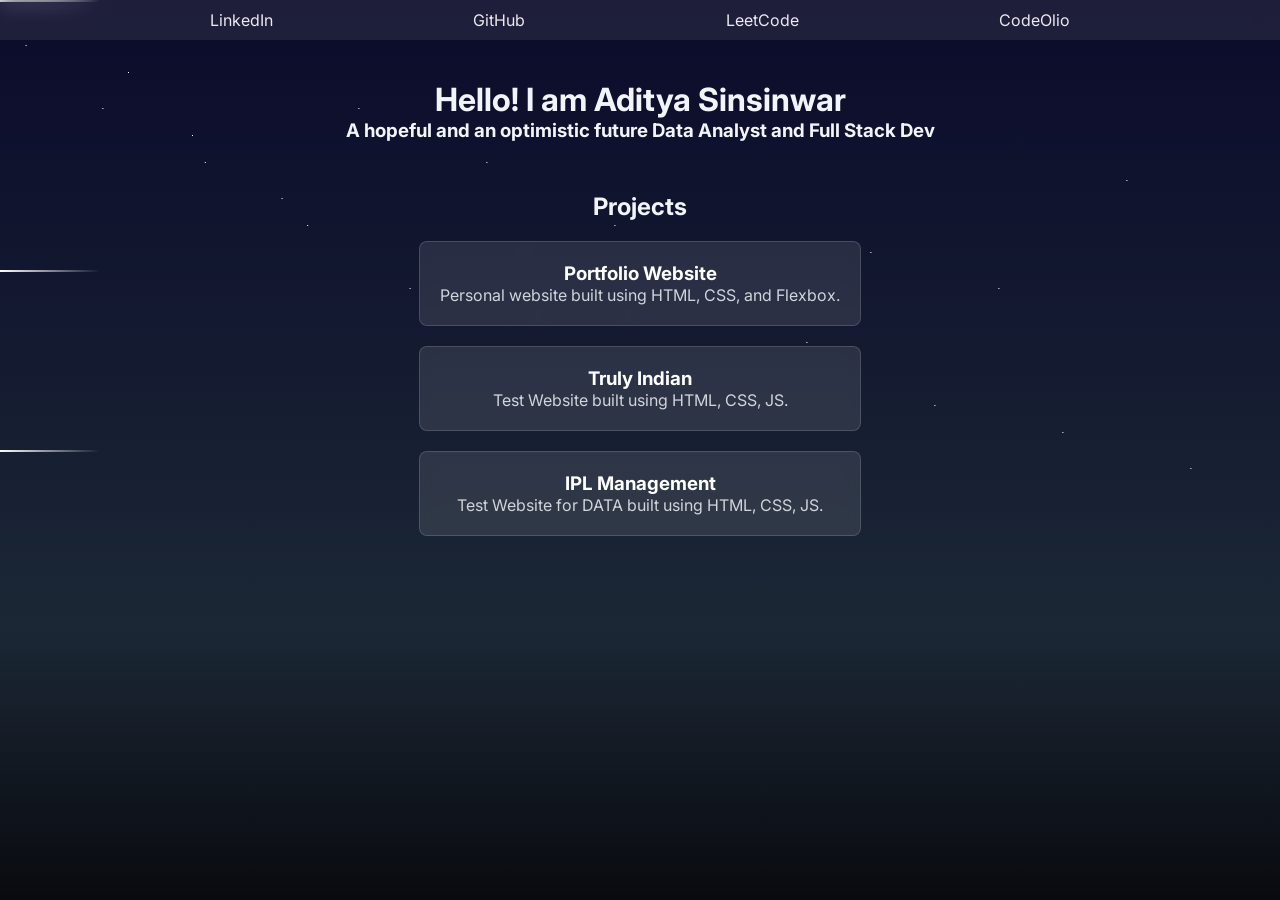
==== index.html @ c2f4fddf "added html and css files" ====
<!DOCTYPE html>
<html lang="en">
  <head>
    <meta charset="UTF-8" />
    <meta name="viewport" content="width=device-width, initial-scale=1.0" />
    <title>Aditya's Portfolio</title>
    <link rel="preconnect" href="https://fonts.googleapis.com" />
    <link rel="preconnect" href="https://fonts.gstatic.com" crossorigin />
    <link
      href="https://fonts.googleapis.com/css2?family=Inter:ital,opsz,wght@0,14..32,100..900;1,14..32,100..900&display=swap"
      rel="stylesheet"
    />
    <link rel="stylesheet" href="style.css" />
  </head>

  <body>
    <div class="stars"></div>
    <div class="shooting-star"></div>
    <div class="shooting-star"></div>
    <div class="shooting-star"></div>
    <div class="shooting-star"></div>
    <div class="shooting-star"></div>
    <nav class="links">
      <a
        href="https://www.linkedin.com/in/aditya-sinsinwar"
        target="_blank"
        rel="noopener noreferrer"
        >LinkedIn</a
      >
      <a
        href="https://github.com/ObiWanKelp"
        target="_blank"
        rel="noopener noreferrer"
        >GitHub</a
      >
      <a
        href="https://leetcode.com/u/obi-wan-kelp/"
        target="_blank"
        rel="noopener noreferrer"
        >LeetCode</a
      >
      <a
        href="https://codolio.com/profile/ObiWanKelp"
        target="_blank"
        rel="noopener noreferrer"
        >CodeOlio</a
      >
    </nav>

    <header class="about">
      <h1>Hello! I am <span class="Name">Aditya Sinsinwar</span></h1>
      <h3>
        A hopeful and an optimistic future Data Analyst and Full Stack Dev
      </h3>
    </header>

    <section class="projects">
      <h2>Projects</h2>

      <div class="proj-list">
        <a
          href="https://github.com/ObiWanKelp"
          target="_blank"
          rel="noopener noreferrer"
          class="proj1"
        >
          <h3>Portfolio Website</h3>
          <p>Personal website built using HTML, CSS, and Flexbox.</p>
        </a>

        <a
          href="https://github.com/ObiWanKelp"
          target="_blank"
          rel="noopener noreferrer"
          class="proj1"
        >
          <h3>Truly Indian</h3>
          <p>Test Website built using HTML, CSS, JS.</p>
        </a>

        <a
          href="https://github.com/ObiWanKelp"
          target="_blank"
          rel="noopener noreferrer"
          class="proj1"
        >
          <h3>IPL Management</h3>
          <p>Test Website for DATA built using HTML, CSS, JS.</p>
        </a>
      </div>
    </section>
  </body>
</html>
---- style.css ----
* {
  margin: 0;
  padding: 0;
  box-sizing: border-box;
}

body {
  min-height: 100vh;
  font-family: "Inter", sans-serif;
  background: linear-gradient(to bottom, #0b0b2b, #1b2735 70%, #090a0f);
  overflow-x: hidden;
}

.stars,
.shooting-star {
  position: fixed;
  top: 0;
  left: 0;
  pointer-events: none;
  z-index: -1;
}

.stars {
  width: 1px;
  height: 1px;
  background: white;
  box-shadow: 2vw 5vh white, 10vw 8vh white, 15vw 15vh white, 22vw 22vh white,
    28vw 12vh white, 32vw 32vh white, 38vw 18vh white, 42vw 35vh white,
    48vw 25vh white, 53vw 42vh white, 58vw 15vh white, 63vw 38vh white,
    68vw 28vh white, 73vw 45vh white, 78vw 32vh white, 83vw 48vh white,
    88vw 20vh white, 93vw 52vh white;
  animation: twinkle 8s infinite linear;
}

.stars::after {
  content: "";
  position: absolute;
  width: 1px;
  height: 1px;
  background: white;
  box-shadow: 8vw 12vh white, 16vw 18vh white, 24vw 25vh white, 33vw 15vh white,
    41vw 28vh white, 49vw 35vh white;
  animation: twinkle 6s infinite linear reverse;
}

.shooting-star {
  width: 100px;
  height: 2px;
  background: linear-gradient(90deg, white, transparent);
  animation: shoot 5s infinite ease-in;
}

.shooting-star:nth-child(2) {
  top: 30%;
  animation-delay: 1s;
}
.shooting-star:nth-child(3) {
  top: 50%;
  animation-delay: 2s;
}

@keyframes twinkle {
  0%,
  100% {
    opacity: 0.8;
  }
  50% {
    opacity: 0.4;
  }
}

@keyframes shoot {
  from {
    transform: translateX(-100px) rotate(25deg);
    opacity: 1;
  }
  to {
    transform: translateX(120vw) translateY(50vh) rotate(25deg);
    opacity: 0;
  }
}

nav,
header,
section {
  position: relative;
  z-index: 1;
}

nav {
  display: flex;
  justify-content: space-evenly;
  background: rgba(255, 255, 255, 0.08);
  backdrop-filter: blur(10px);
  padding: 10px;
  text-decoration: none;
}

.links a {
  color: #eaeaf0;
  text-decoration: none;
  transition: transform 0.25s ease, color 0.25s ease;
}

.links a:hover {
  transform: scale(1.1);
  color: #c7d2fe;
}

.about {
  text-align: center;
  color: antiquewhite;
  margin-top: 40px;
}

.projects {
  text-align: center;
}

.projects h2 {
  margin-top: 50px;
  color: antiquewhite;
}

.proj-list {
  display: flex;
  flex-direction: column;
  gap: 20px;
  padding: 20px;
  width: fit-content;
  margin: 0 auto;
}

.proj1 {
  background: rgba(255, 255, 255, 0.1);
  color: #e6e6e6;
  border: 1px solid rgba(255, 255, 255, 0.15);
  padding: 20px;
  border-radius: 8px;
  transition: transform 0.25s ease, box-shadow 0.25s ease;
  text-decoration: none;
}

.proj1:hover {
  transform: scale(1.08);
  box-shadow: 0 12px 25px rgba(0, 0, 0, 0.15);
}
.proj1 h3 {
  color: #ffffff;
}

.proj1 p {
  color: #d1d5db;
}
.proj1 {
  backdrop-filter: blur(6px);
}

.projects h2,
.about {
  color: #f1f5f9;
}
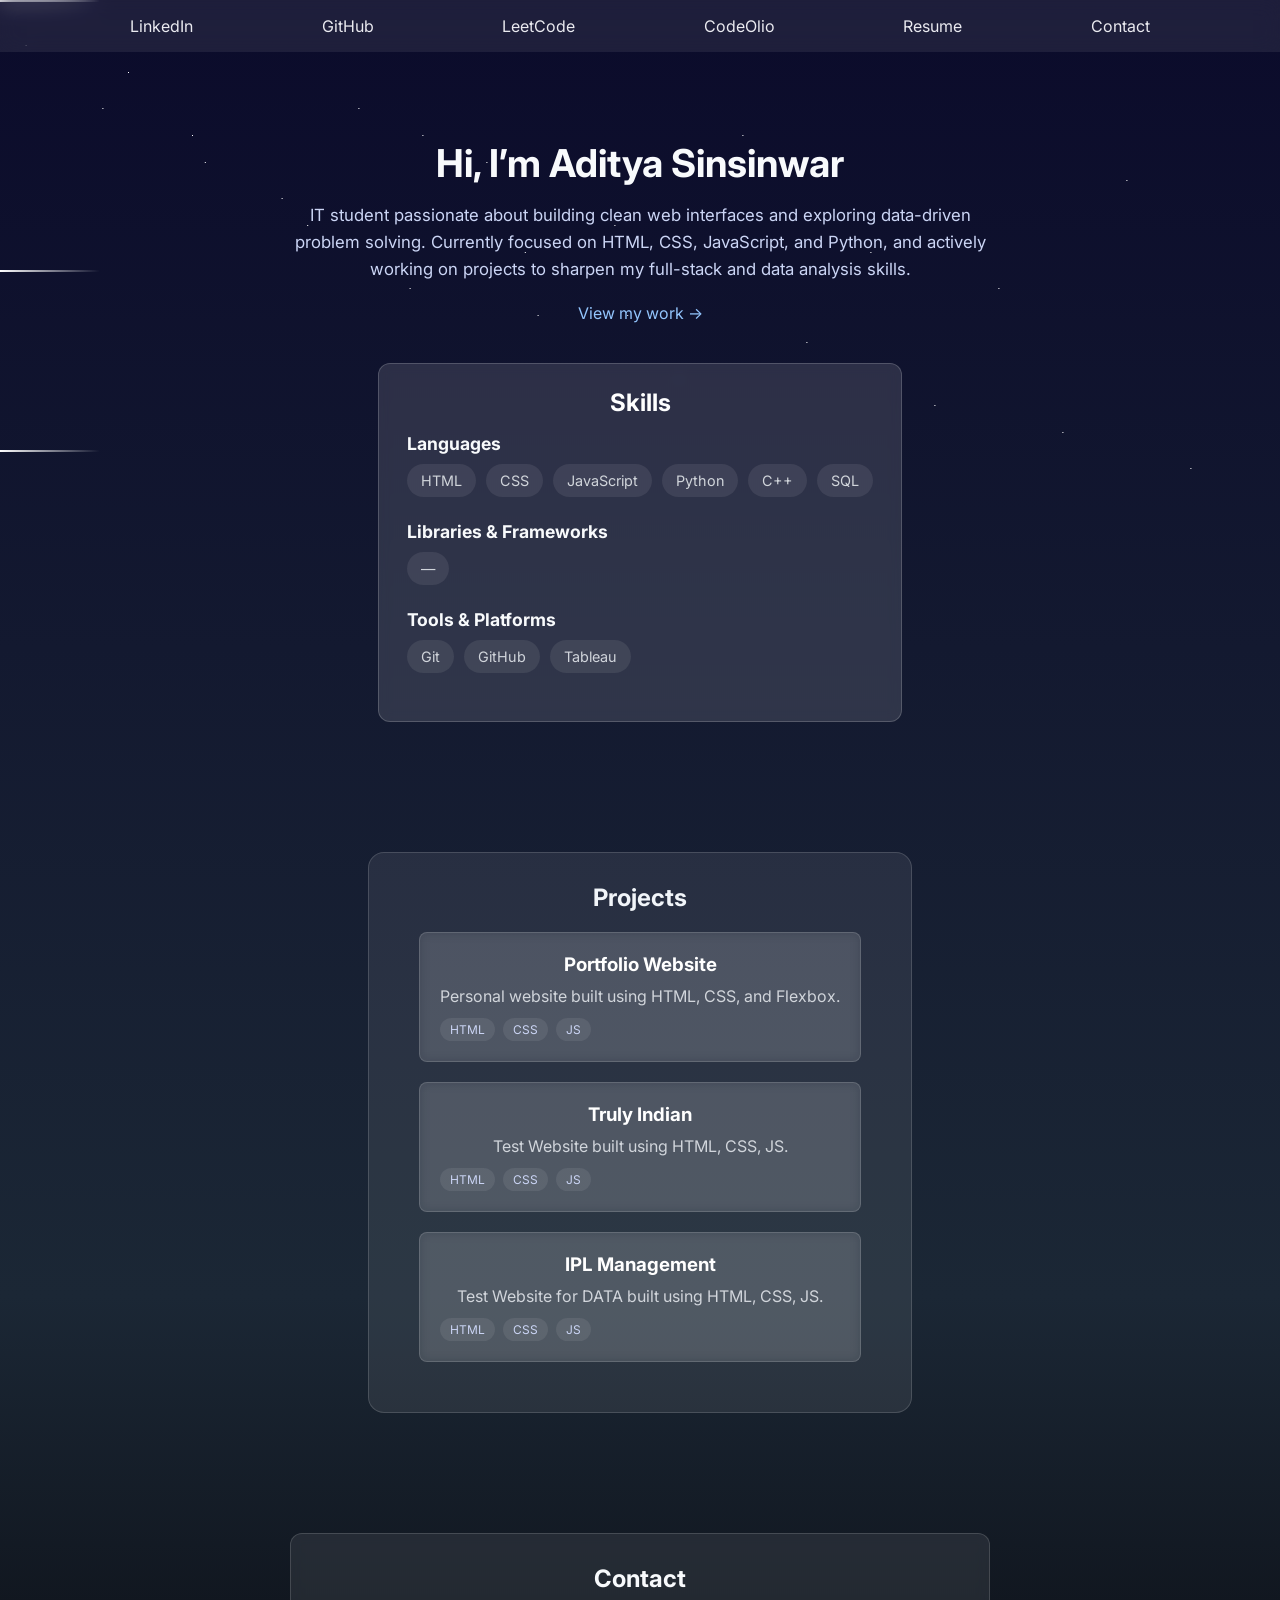
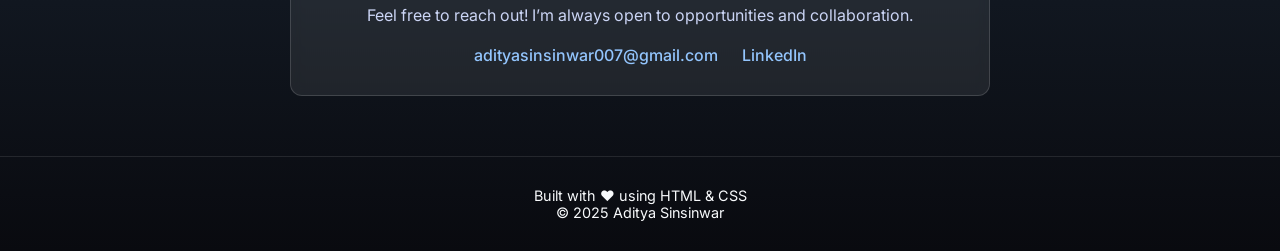
==== commit ea5eb0fb: "added resume and updated html css updated a few more sections and added skills section as well plus " ====
--- a/index.html
+++ b/index.html
@@ -45,49 +45,129 @@
         rel="noopener noreferrer"
         >CodeOlio</a
       >
+      <a href="resume.pdf" target="_blank" class="resume-btn">Resume</a>
+      <a href="#contact">Contact</a>
     </nav>
 
     <header class="about">
-      <h1>Hello! I am <span class="Name">Aditya Sinsinwar</span></h1>
-      <h3>
-        A hopeful and an optimistic future Data Analyst and Full Stack Dev
-      </h3>
+      <h1>Hi, I’m Aditya Sinsinwar</h1>
+      <p>
+        IT student passionate about building clean web interfaces and exploring
+        data-driven problem solving. Currently focused on HTML, CSS, JavaScript,
+        and Python, and actively working on projects to sharpen my full-stack
+        and data analysis skills.
+      </p>
+      <a href="#projects" class="cta">View my work →</a>
     </header>
 
-    <section class="projects">
-      <h2>Projects</h2>
+    <section class="skills">
+      <h2>Skills</h2>
 
-      <div class="proj-list">
+      <div class="skill-group">
+        <h3>Languages</h3>
+        <ul class="skills-list">
+          <li>HTML</li>
+          <li>CSS</li>
+          <li>JavaScript</li>
+          <li>Python</li>
+          <li>C++</li>
+          <li>SQL</li>
+        </ul>
+      </div>
+
+      <div class="skill-group">
+        <h3>Libraries & Frameworks</h3>
+        <ul class="skills-list">
+          <li>—</li>
+        </ul>
+      </div>
+
+      <div class="skill-group">
+        <h3>Tools & Platforms</h3>
+        <ul class="skills-list">
+          <li>Git</li>
+          <li>GitHub</li>
+          <li>Tableau</li>
+        </ul>
+      </div>
+    </section>
+
+    <section id="projects" class="projects">
+      <div class="projects-card">
+        <h2>Projects</h2>
+        <div class="proj-list">
+          <a
+            href="https://obiwankelp.github.io/portfolio/"
+            target="_blank"
+            rel="noopener noreferrer"
+            class="proj1"
+          >
+            <h3>Portfolio Website</h3>
+            <p>Personal website built using HTML, CSS, and Flexbox.</p>
+            <div class="proj-tags">
+              <span>HTML</span>
+              <span>CSS</span>
+              <span>JS</span>
+            </div>
+          </a>
+
+          <a
+            href="https://obiwankelp.github.io/Truly_Indian_1/"
+            target="_blank"
+            rel="noopener noreferrer"
+            class="proj1"
+          >
+            <h3>Truly Indian</h3>
+            <p>Test Website built using HTML, CSS, JS.</p>
+            <div class="proj-tags">
+              <span>HTML</span>
+              <span>CSS</span>
+              <span>JS</span>
+            </div>
+          </a>
+
+          <a
+            href="https://github.com/ObiWanKelp/ipl-stats"
+            target="_blank"
+            rel="noopener noreferrer"
+            class="proj1"
+          >
+            <h3>IPL Management</h3>
+            <p>Test Website for DATA built using HTML, CSS, JS.</p>
+            <div class="proj-tags">
+              <span>HTML</span>
+              <span>CSS</span>
+              <span>JS</span>
+            </div>
+          </a>
+        </div>
+      </div>
+    </section>
+
+    <section id="contact" class="contact">
+      <h2>Contact</h2>
+      <p>
+        Feel free to reach out! I’m always open to opportunities and
+        collaboration.
+      </p>
+
+      <div class="contact-links">
+        <a href="mailto:adityasinsinwar007@gmail.com"
+          >adityasinsinwar007@gmail.com</a
+        >
         <a
-          href="https://github.com/ObiWanKelp"
+          href="https://www.linkedin.com/in/aditya-sinsinwar"
           target="_blank"
           rel="noopener noreferrer"
-          class="proj1"
         >
-          <h3>Portfolio Website</h3>
-          <p>Personal website built using HTML, CSS, and Flexbox.</p>
-        </a>
-
-        <a
-          href="https://github.com/ObiWanKelp"
-          target="_blank"
-          rel="noopener noreferrer"
-          class="proj1"
-        >
-          <h3>Truly Indian</h3>
-          <p>Test Website built using HTML, CSS, JS.</p>
-        </a>
-
-        <a
-          href="https://github.com/ObiWanKelp"
-          target="_blank"
-          rel="noopener noreferrer"
-          class="proj1"
-        >
-          <h3>IPL Management</h3>
-          <p>Test Website for DATA built using HTML, CSS, JS.</p>
+          LinkedIn
         </a>
       </div>
     </section>
+
+    <footer>
+      <p>Built with ❤️ using HTML & CSS</p>
+      <p>© 2025 Aditya Sinsinwar</p>
+    </footer>
   </body>
 </html>
--- a/style.css
+++ b/style.css
@@ -3,11 +3,20 @@
   padding: 0;
   box-sizing: border-box;
 }
+html {
+  scroll-behavior: smooth;
+}
 
 body {
   min-height: 100vh;
   font-family: "Inter", sans-serif;
   background: linear-gradient(to bottom, #0b0b2b, #1b2735 70%, #090a0f);
+  overflow-x: hidden;
+  padding-top: 60px;
+}
+html,
+body {
+  width: 100%;
   overflow-x: hidden;
 }
 
@@ -88,29 +97,84 @@
 }
 
 nav {
+  position: fixed;
+  top: 0;
+  left: 0;
+  width: 100%;
+
   display: flex;
   justify-content: space-evenly;
+  padding: 10px;
+
   background: rgba(255, 255, 255, 0.08);
   backdrop-filter: blur(10px);
-  padding: 10px;
-  text-decoration: none;
+  z-index: 10;
 }
 
 .links a {
   color: #eaeaf0;
   text-decoration: none;
-  transition: transform 0.25s ease, color 0.25s ease;
+  position: relative;
+  padding: 6px 8px;
+}
+
+.links a::after {
+  content: "";
+  position: absolute;
+  left: 0;
+  bottom: -4px;
+  width: 0%;
+  height: 2px;
+  background: #93c5fd;
+  transition: width 0.25s ease;
+}
+
+.links a:hover::after {
+  width: 100%;
 }
 
 .links a:hover {
-  transform: scale(1.1);
   color: #c7d2fe;
 }
 
 .about {
+  max-width: 700px;
+  margin: 80px auto 40px;
   text-align: center;
-  color: antiquewhite;
-  margin-top: 40px;
+  color: #e5e7eb;
+}
+
+.about h1 {
+  font-size: 2.4rem;
+  margin-bottom: 16px;
+  color: #f8fafc;
+}
+
+.about p {
+  font-size: 1.05rem;
+  line-height: 1.6;
+  color: #cbd5f5;
+}
+.cta {
+  display: inline-block;
+  margin-top: 20px;
+  color: #93c5fd;
+  text-decoration: none;
+}
+#projects {
+  scroll-margin-top: 80px;
+}
+
+.projects-card {
+  background: rgba(255, 255, 255, 0.08);
+  border: 1px solid rgba(255, 255, 255, 0.15);
+  backdrop-filter: blur(8px);
+
+  padding: 30px;
+  border-radius: 16px;
+  width: fit-content;
+  max-width: 900px;
+  margin: 30px auto 0;
 }
 
 .projects {
@@ -118,7 +182,6 @@
 }
 
 .projects h2 {
-  margin-top: 50px;
   color: antiquewhite;
 }
 
@@ -150,6 +213,7 @@
 }
 
 .proj1 p {
+  margin-top: 10px;
   color: #d1d5db;
 }
 .proj1 {
@@ -160,3 +224,182 @@
 .about {
   color: #f1f5f9;
 }
+.proj-tags {
+  margin-top: 12px;
+  display: flex;
+  gap: 8px;
+  flex-wrap: wrap;
+}
+
+.proj-tags span {
+  font-size: 0.75rem;
+  padding: 4px 10px;
+  border-radius: 999px;
+  background: rgba(255, 255, 255, 0.08);
+  color: #cbd5f5;
+}
+
+section {
+  max-width: 900px;
+  margin: 0 auto;
+  padding: 40px 20px;
+}
+.skills {
+  background: rgba(255, 255, 255, 0.12);
+  color: #e6e6e6;
+  border: 1px solid rgba(255, 255, 255, 0.18);
+  backdrop-filter: blur(6px);
+
+  padding: 24px 28px;
+  border-radius: 12px;
+
+  width: fit-content;
+  max-width: 90%;
+  margin-top: 40px;
+}
+.skills h2 {
+  text-align: center;
+  margin-bottom: 16px;
+  color: #ffffff;
+}
+
+.skill-group {
+  margin-bottom: 24px;
+}
+
+.skill-group h3 {
+  margin-bottom: 10px;
+  color: #f8fafc;
+  font-size: 1.1rem;
+}
+
+.skills-list {
+  display: flex;
+  flex-wrap: wrap;
+  gap: 10px;
+  list-style: none;
+}
+
+.skills-list li {
+  background: rgba(255, 255, 255, 0.08);
+  padding: 8px 14px;
+  border-radius: 999px;
+  font-size: 0.9rem;
+  color: #d1d5db;
+}
+footer {
+  border-top: 1px solid rgba(255, 255, 255, 0.1);
+  margin-top: 60px;
+
+  text-align: center;
+  padding: 30px 0;
+  color: #f8fafc;
+  font-size: 0.9rem;
+}
+.contact {
+  text-align: center;
+  max-width: 700px;
+  margin: 80px auto 40px;
+  padding: 30px 20px;
+
+  background: rgba(255, 255, 255, 0.08);
+  border: 1px solid rgba(255, 255, 255, 0.15);
+  border-radius: 12px;
+  backdrop-filter: blur(6px);
+
+  color: #e5e7eb;
+}
+
+.contact h2 {
+  margin-bottom: 12px;
+  color: #f8fafc;
+}
+
+.contact p {
+  margin-bottom: 20px;
+  color: #cbd5f5;
+}
+
+.contact-links {
+  display: flex;
+  justify-content: center;
+  gap: 24px;
+  flex-wrap: wrap;
+}
+
+.contact-links a {
+  color: #93c5fd;
+  text-decoration: none;
+  font-weight: 500;
+  transition: color 0.25s ease, transform 0.25s ease;
+}
+
+.contact-links a:hover {
+  color: #c7d2fe;
+  transform: translateY(-2px);
+}
+section {
+  animation: fadeUp 0.6s ease both;
+}
+
+@keyframes fadeUp {
+  from {
+    opacity: 0;
+    transform: translateY(12px);
+  }
+  to {
+    opacity: 1;
+    transform: translateY(0);
+  }
+}
+a:focus-visible {
+  outline: 2px solid #38bdf8;
+  outline-offset: 4px;
+}
+section + section {
+  margin-top: 60px;
+}
+
+@media (max-width: 600px) {
+  section {
+    padding-left: 16px;
+    padding-right: 16px;
+  }
+
+  nav {
+    justify-content: center;
+    flex-wrap: wrap;
+    gap: 8px;
+  }
+
+  .links a {
+    padding: 6px 10px;
+    font-size: 0.9rem;
+    white-space: nowrap;
+  }
+
+  .about {
+    margin-top: 60px;
+  }
+
+  .proj-list {
+    gap: 16px;
+    padding: 10px 0;
+  }
+
+  .proj1:hover {
+    transform: none;
+    box-shadow: 0 10px 20px rgba(0, 0, 0, 0.2);
+  }
+
+  .projects-card,
+  .proj-list,
+  .skills,
+  .contact {
+    width: auto;
+    max-width: 100%;
+  }
+  .shooting-star {
+    display: none;
+  }
+}
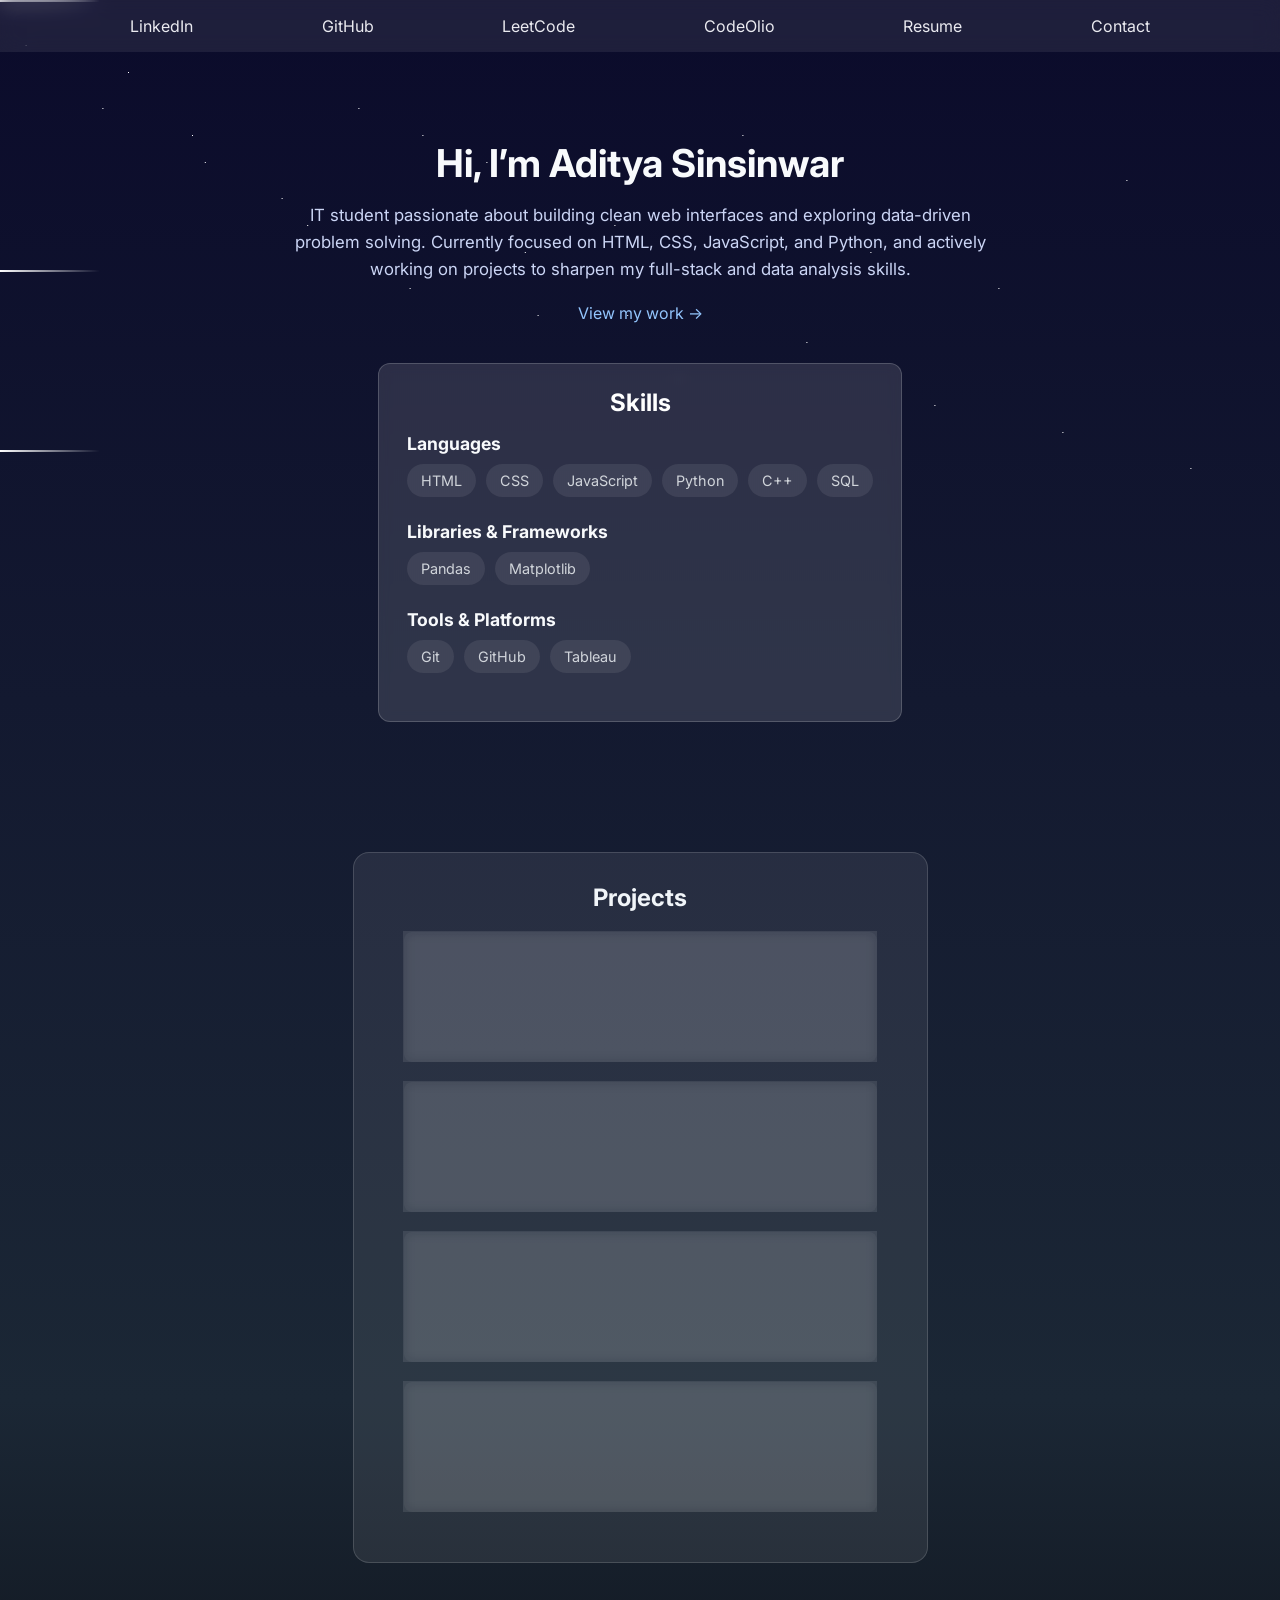
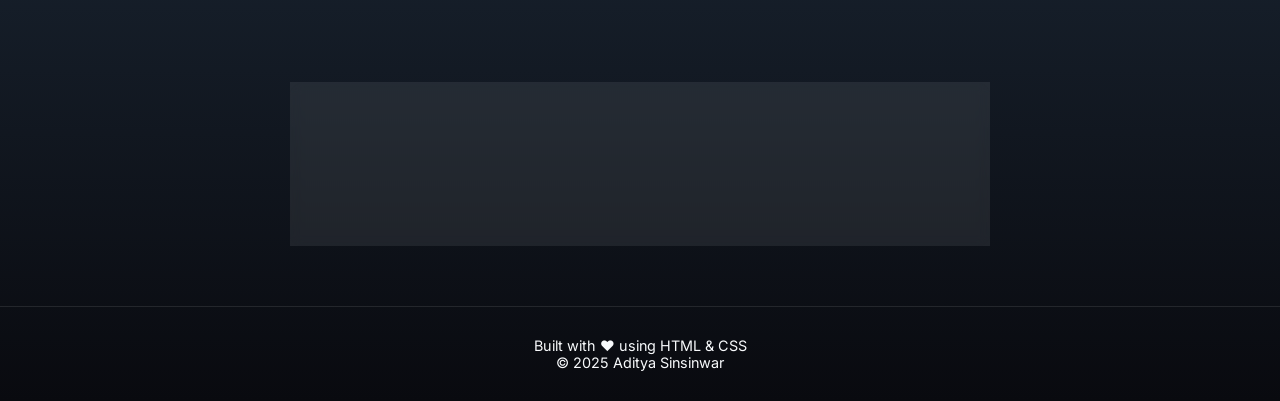
==== commit 2ee559f1: "Add Pandas and Matplotlib to skills list" ====
--- a/index.html
+++ b/index.html
@@ -78,7 +78,8 @@
       <div class="skill-group">
         <h3>Libraries & Frameworks</h3>
         <ul class="skills-list">
-          <li>—</li>
+          <li>Pandas</li>
+          <li>Matplotlib</li>
         </ul>
       </div>
 
@@ -133,11 +134,26 @@
             class="proj1"
           >
             <h3>IPL Management</h3>
-            <p>Test Website for DATA built using HTML, CSS, JS.</p>
+            <p>Test Website for DBMS built using HTML, CSS, JS.</p>
             <div class="proj-tags">
               <span>HTML</span>
               <span>CSS</span>
               <span>JS</span>
+            </div>
+          </a>
+
+          <a
+            href="https://github.com/ObiWanKelp/CafeSales1"
+            target="_blank"
+            rel="noopener noreferrer"
+            class="proj1"
+          >
+            <h3>CafeSales Analysis</h3>
+            <p>Cleaned and analysed a 10k entries dataset on Cafe Sales.</p>
+            <div class="proj-tags">
+              <span>Python</span>
+              <span>Pandas</span>
+              <span>Matplotlib</span>
             </div>
           </a>
         </div>
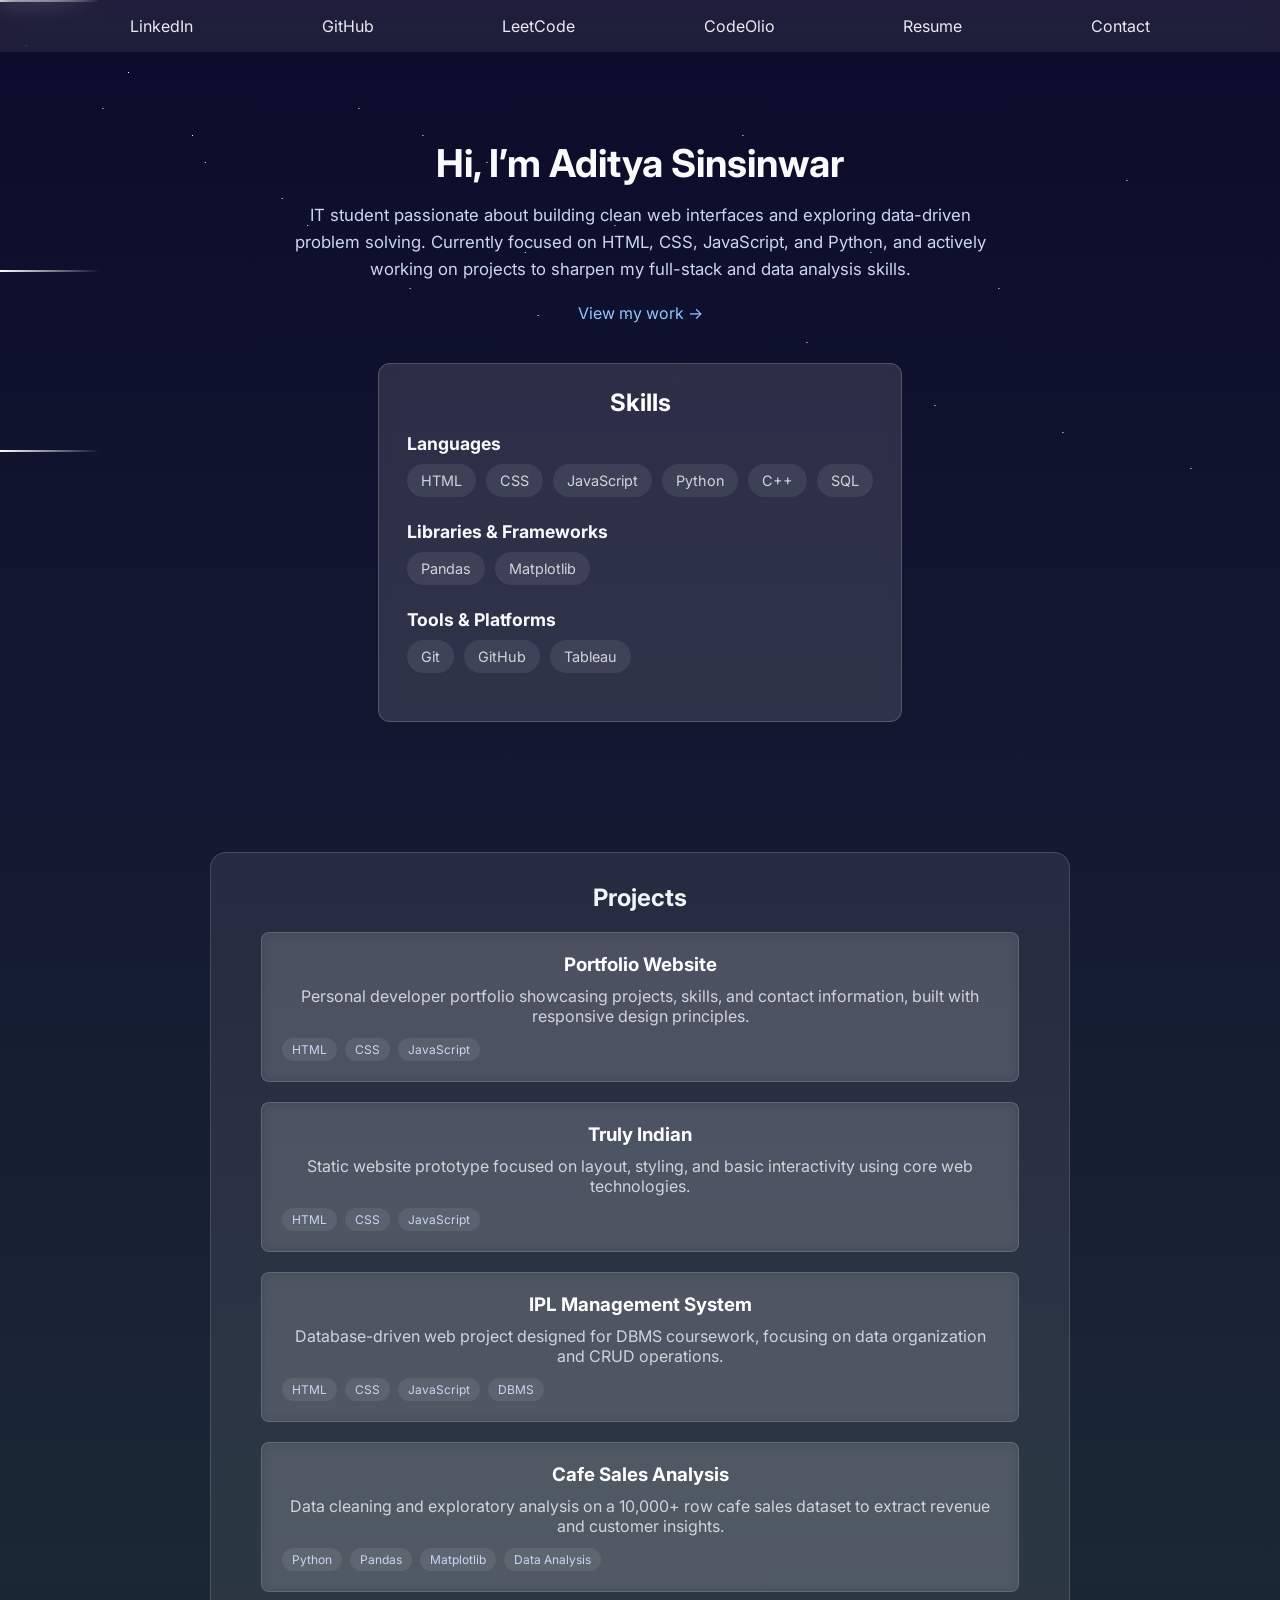
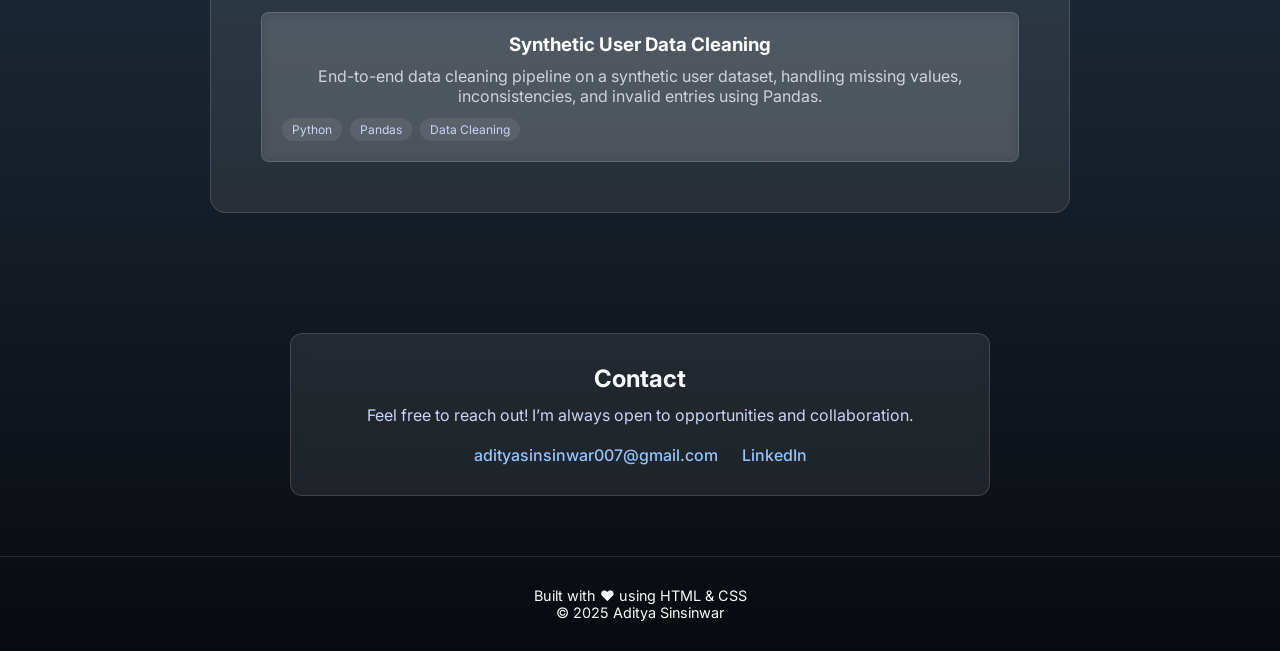
==== commit 9aa376a9: "Revise project listings in portfolio section Updated project descriptions and added new projects to " ====
--- a/index.html
+++ b/index.html
@@ -93,69 +93,105 @@
       </div>
     </section>
 
-    <section id="projects" class="projects">
-      <div class="projects-card">
-        <h2>Projects</h2>
-        <div class="proj-list">
-          <a
-            href="https://obiwankelp.github.io/portfolio/"
-            target="_blank"
-            rel="noopener noreferrer"
-            class="proj1"
-          >
-            <h3>Portfolio Website</h3>
-            <p>Personal website built using HTML, CSS, and Flexbox.</p>
-            <div class="proj-tags">
-              <span>HTML</span>
-              <span>CSS</span>
-              <span>JS</span>
-            </div>
-          </a>
-
-          <a
-            href="https://obiwankelp.github.io/Truly_Indian_1/"
-            target="_blank"
-            rel="noopener noreferrer"
-            class="proj1"
-          >
-            <h3>Truly Indian</h3>
-            <p>Test Website built using HTML, CSS, JS.</p>
-            <div class="proj-tags">
-              <span>HTML</span>
-              <span>CSS</span>
-              <span>JS</span>
-            </div>
-          </a>
-
-          <a
-            href="https://github.com/ObiWanKelp/ipl-stats"
-            target="_blank"
-            rel="noopener noreferrer"
-            class="proj1"
-          >
-            <h3>IPL Management</h3>
-            <p>Test Website for DBMS built using HTML, CSS, JS.</p>
-            <div class="proj-tags">
-              <span>HTML</span>
-              <span>CSS</span>
-              <span>JS</span>
-            </div>
-          </a>
-
-          <a
-            href="https://github.com/ObiWanKelp/CafeSales1"
-            target="_blank"
-            rel="noopener noreferrer"
-            class="proj1"
-          >
-            <h3>CafeSales Analysis</h3>
-            <p>Cleaned and analysed a 10k entries dataset on Cafe Sales.</p>
-            <div class="proj-tags">
-              <span>Python</span>
-              <span>Pandas</span>
-              <span>Matplotlib</span>
-            </div>
-          </a>
+<section id="projects" class="projects">
+  <div class="projects-card">
+    <h2>Projects</h2>
+    <div class="proj-list">
+      <a
+        href="https://obiwankelp.github.io/portfolio/"
+        target="_blank"
+        rel="noopener noreferrer"
+        class="proj1"
+      >
+        <h3>Portfolio Website</h3>
+        <p>
+          Personal developer portfolio showcasing projects, skills, and contact
+          information, built with responsive design principles.
+        </p>
+        <div class="proj-tags">
+          <span>HTML</span>
+          <span>CSS</span>
+          <span>JavaScript</span>
+        </div>
+      </a>
+
+      <a
+        href="https://obiwankelp.github.io/Truly_Indian_1/"
+        target="_blank"
+        rel="noopener noreferrer"
+        class="proj1"
+      >
+        <h3>Truly Indian</h3>
+        <p>
+          Static website prototype focused on layout, styling, and basic
+          interactivity using core web technologies.
+        </p>
+        <div class="proj-tags">
+          <span>HTML</span>
+          <span>CSS</span>
+          <span>JavaScript</span>
+        </div>
+      </a>
+
+      <a
+        href="https://github.com/ObiWanKelp/ipl-stats"
+        target="_blank"
+        rel="noopener noreferrer"
+        class="proj1"
+      >
+        <h3>IPL Management System</h3>
+        <p>
+          Database-driven web project designed for DBMS coursework, focusing on
+          data organization and CRUD operations.
+        </p>
+        <div class="proj-tags">
+          <span>HTML</span>
+          <span>CSS</span>
+          <span>JavaScript</span>
+          <span>DBMS</span>
+        </div>
+      </a>
+
+      <a
+        href="https://github.com/ObiWanKelp/CafeSales1"
+        target="_blank"
+        rel="noopener noreferrer"
+        class="proj1"
+      >
+        <h3>Cafe Sales Analysis</h3>
+        <p>
+          Data cleaning and exploratory analysis on a 10,000+ row cafe sales
+          dataset to extract revenue and customer insights.
+        </p>
+        <div class="proj-tags">
+          <span>Python</span>
+          <span>Pandas</span>
+          <span>Matplotlib</span>
+          <span>Data Analysis</span>
+        </div>
+      </a>
+
+      <a
+        href="https://github.com/ObiWanKelp/Syntetic-Data-Analysis"
+        target="_blank"
+        rel="noopener noreferrer"
+        class="proj1"
+      >
+        <h3>Synthetic User Data Cleaning</h3>
+        <p>
+          End-to-end data cleaning pipeline on a synthetic user dataset, handling
+          missing values, inconsistencies, and invalid entries using Pandas.
+        </p>
+        <div class="proj-tags">
+          <span>Python</span>
+          <span>Pandas</span>
+          <span>Data Cleaning</span>
+        </div>
+      </a>
+    </div>
+  </div>
+</section>
+
         </div>
       </div>
     </section>
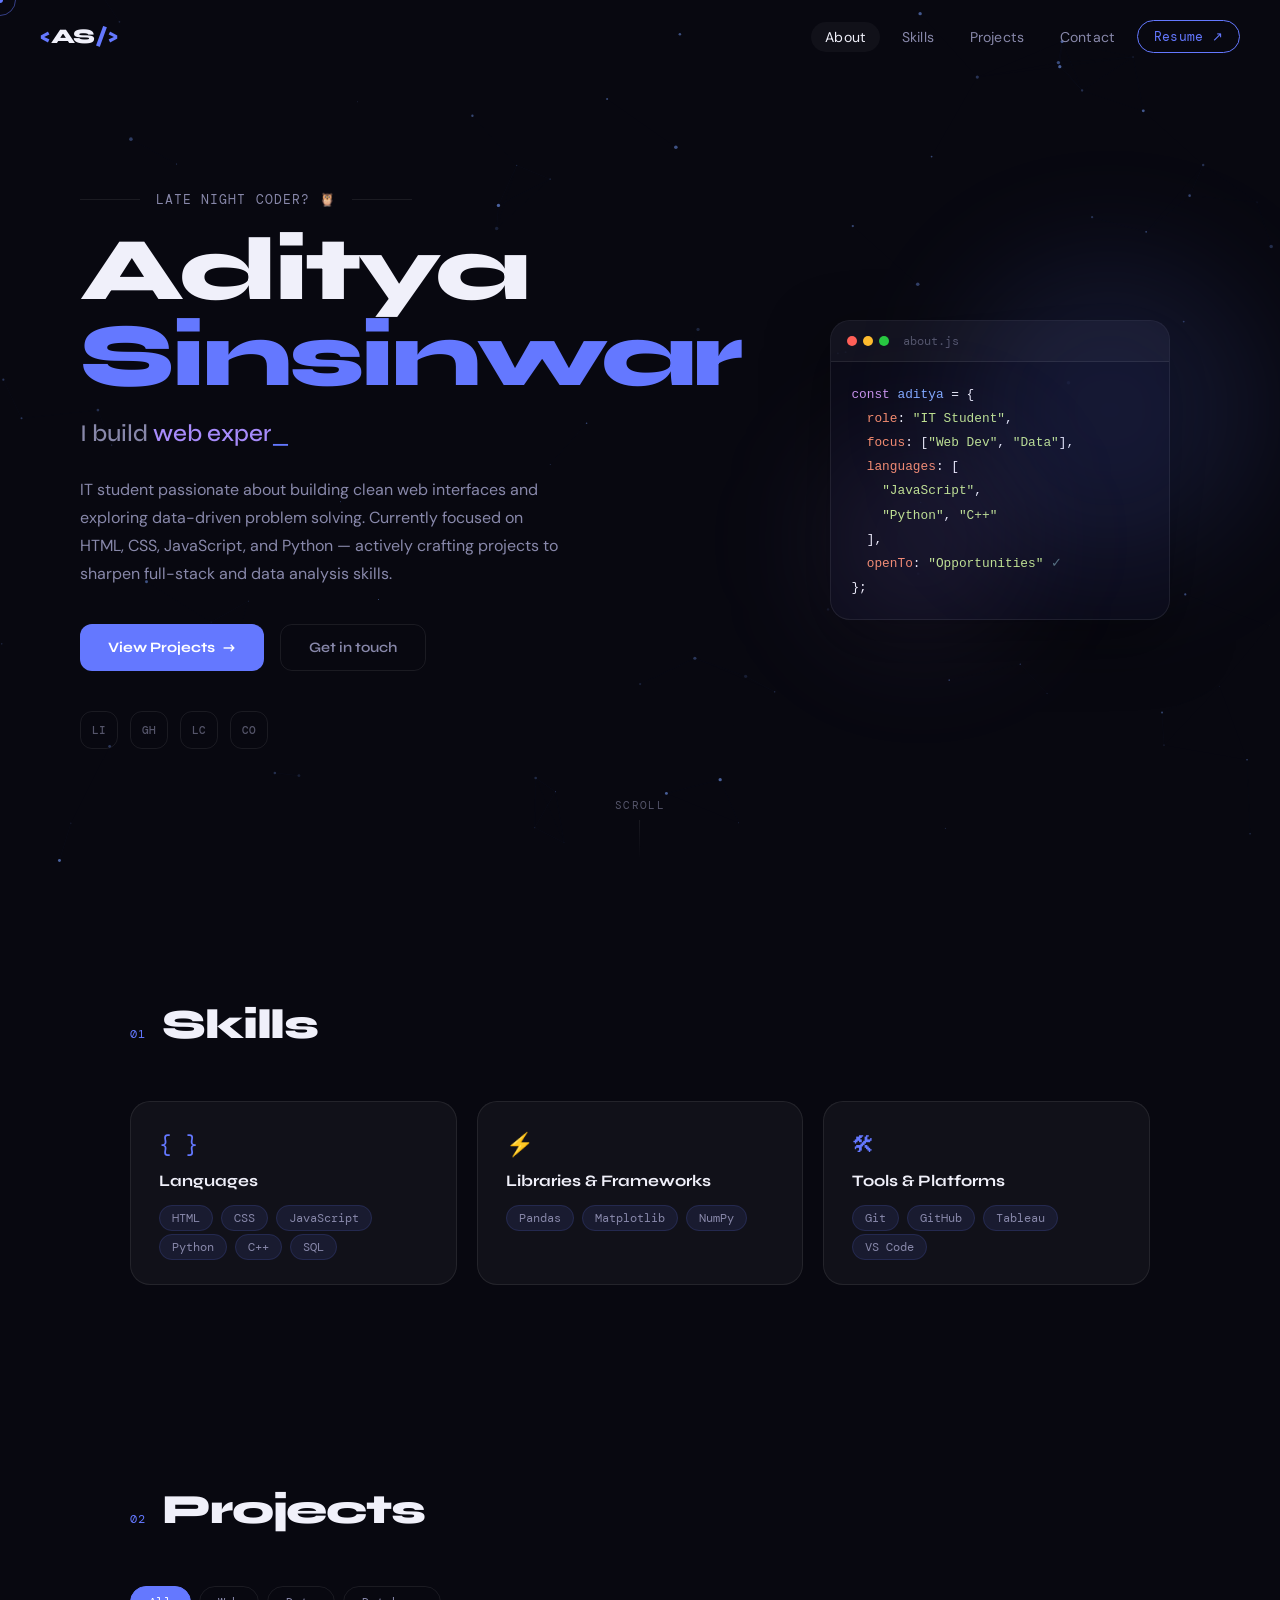
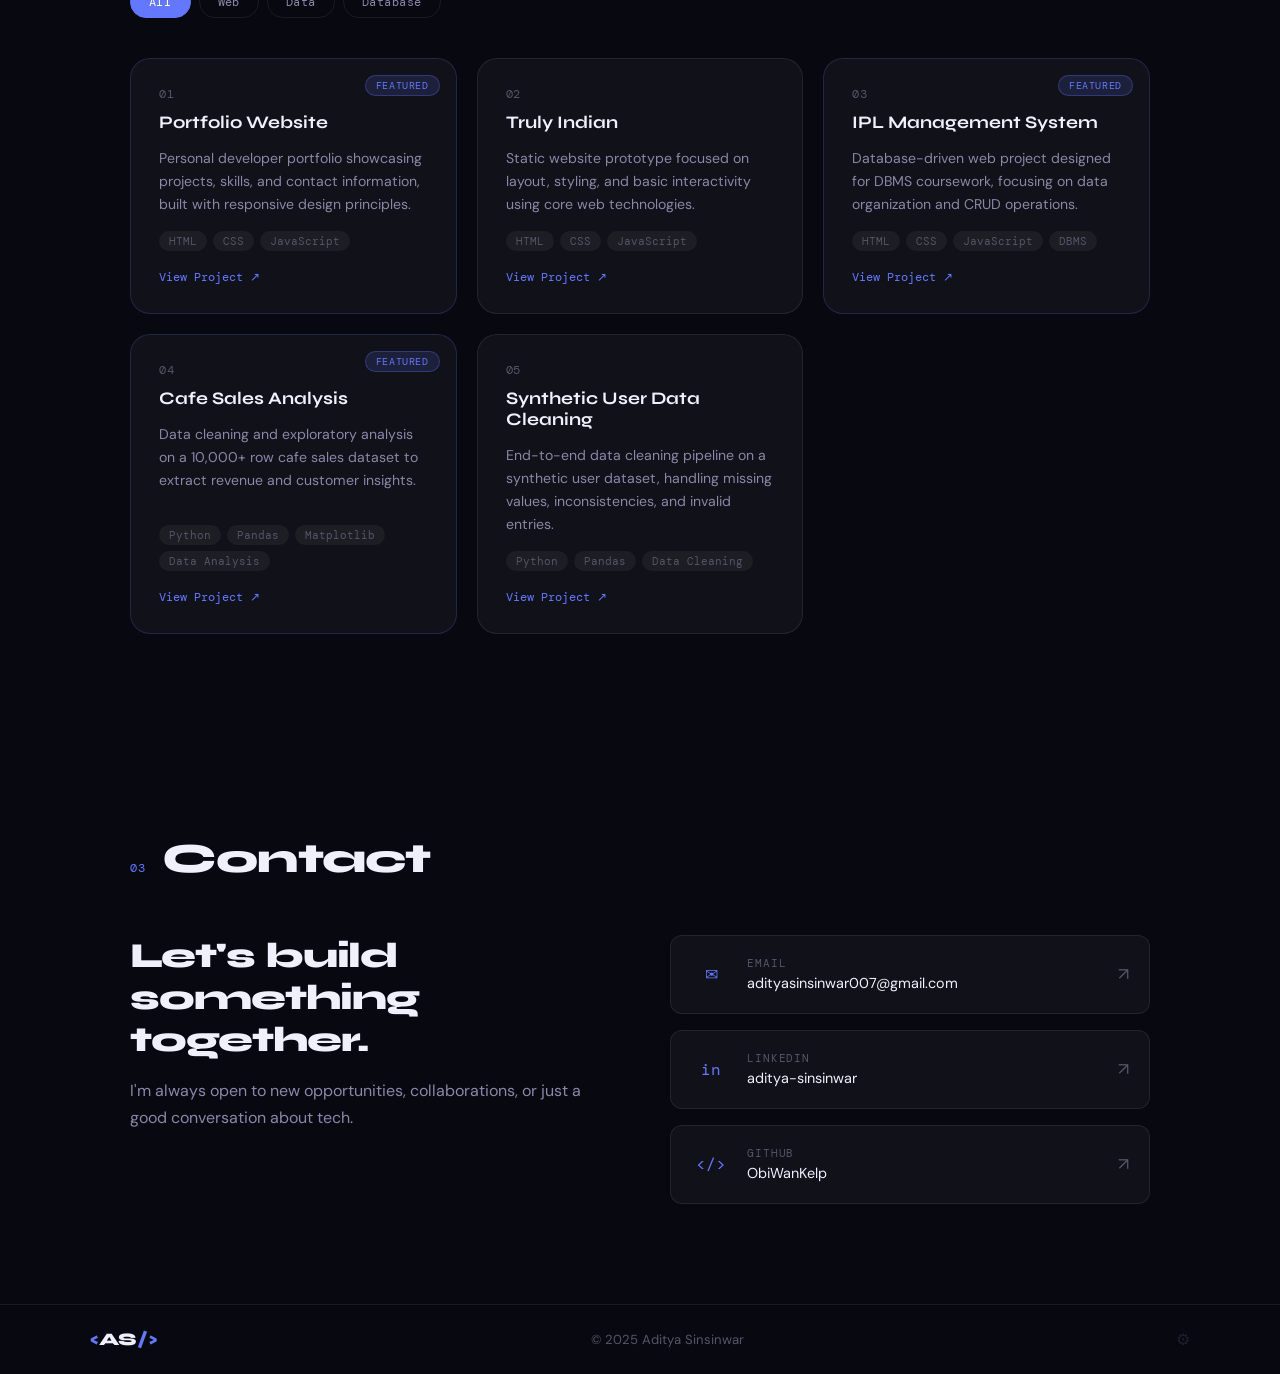
==== commit 807fe305: "Added updated files Added an admin page as well" ====
--- a/index.html
+++ b/index.html
@@ -1,225 +1,226 @@
-<!DOCTYPE html>
+<!doctype html>
 <html lang="en">
   <head>
     <meta charset="UTF-8" />
     <meta name="viewport" content="width=device-width, initial-scale=1.0" />
-    <title>Aditya's Portfolio</title>
+    <title>Aditya Sinsinwar — Developer</title>
     <link rel="preconnect" href="https://fonts.googleapis.com" />
     <link rel="preconnect" href="https://fonts.gstatic.com" crossorigin />
     <link
-      href="https://fonts.googleapis.com/css2?family=Inter:ital,opsz,wght@0,14..32,100..900;1,14..32,100..900&display=swap"
+      href="https://fonts.googleapis.com/css2?family=Syne:wght@400;500;600;700;800&family=DM+Mono:ital,wght@0,300;0,400;0,500;1,300&family=DM+Sans:ital,opsz,wght@0,9..40,300;0,9..40,400;0,9..40,500;1,9..40,300&display=swap"
       rel="stylesheet"
     />
     <link rel="stylesheet" href="style.css" />
   </head>
-
   <body>
-    <div class="stars"></div>
-    <div class="shooting-star"></div>
-    <div class="shooting-star"></div>
-    <div class="shooting-star"></div>
-    <div class="shooting-star"></div>
-    <div class="shooting-star"></div>
-    <nav class="links">
-      <a
-        href="https://www.linkedin.com/in/aditya-sinsinwar"
-        target="_blank"
-        rel="noopener noreferrer"
-        >LinkedIn</a
-      >
-      <a
-        href="https://github.com/ObiWanKelp"
-        target="_blank"
-        rel="noopener noreferrer"
-        >GitHub</a
-      >
-      <a
-        href="https://leetcode.com/u/obi-wan-kelp/"
-        target="_blank"
-        rel="noopener noreferrer"
-        >LeetCode</a
-      >
-      <a
-        href="https://codolio.com/profile/ObiWanKelp"
-        target="_blank"
-        rel="noopener noreferrer"
-        >CodeOlio</a
-      >
-      <a href="resume.pdf" target="_blank" class="resume-btn">Resume</a>
-      <a href="#contact">Contact</a>
+    <!-- Canvas for particle background -->
+    <canvas id="bg-canvas"></canvas>
+
+    <!-- Custom cursor -->
+    <div class="cursor-dot" id="cursorDot"></div>
+    <div class="cursor-ring" id="cursorRing"></div>
+
+    <!-- Navigation -->
+    <nav id="navbar">
+      <div class="nav-logo">
+        <span class="logo-bracket">&lt;</span>AS<span class="logo-bracket"
+          >/&gt;</span
+        >
+      </div>
+      <div class="nav-links" id="navLinks">
+        <a href="#about" class="nav-link">About</a>
+        <a href="#skills" class="nav-link">Skills</a>
+        <a href="#projects" class="nav-link">Projects</a>
+        <a href="#contact" class="nav-link">Contact</a>
+        <a href="resume.pdf" target="_blank" class="nav-resume">Resume ↗</a>
+      </div>
+      <button class="hamburger" id="hamburger" aria-label="Toggle menu">
+        <span></span><span></span><span></span>
+      </button>
     </nav>
 
-    <header class="about">
-      <h1>Hi, I’m Aditya Sinsinwar</h1>
-      <p>
-        IT student passionate about building clean web interfaces and exploring
-        data-driven problem solving. Currently focused on HTML, CSS, JavaScript,
-        and Python, and actively working on projects to sharpen my full-stack
-        and data analysis skills.
-      </p>
-      <a href="#projects" class="cta">View my work →</a>
-    </header>
-
-    <section class="skills">
-      <h2>Skills</h2>
-
-      <div class="skill-group">
-        <h3>Languages</h3>
-        <ul class="skills-list">
-          <li>HTML</li>
-          <li>CSS</li>
-          <li>JavaScript</li>
-          <li>Python</li>
-          <li>C++</li>
-          <li>SQL</li>
-        </ul>
-      </div>
-
-      <div class="skill-group">
-        <h3>Libraries & Frameworks</h3>
-        <ul class="skills-list">
-          <li>Pandas</li>
-          <li>Matplotlib</li>
-        </ul>
-      </div>
-
-      <div class="skill-group">
-        <h3>Tools & Platforms</h3>
-        <ul class="skills-list">
-          <li>Git</li>
-          <li>GitHub</li>
-          <li>Tableau</li>
-        </ul>
-      </div>
-    </section>
-
-<section id="projects" class="projects">
-  <div class="projects-card">
-    <h2>Projects</h2>
-    <div class="proj-list">
-      <a
-        href="https://obiwankelp.github.io/portfolio/"
-        target="_blank"
-        rel="noopener noreferrer"
-        class="proj1"
-      >
-        <h3>Portfolio Website</h3>
-        <p>
-          Personal developer portfolio showcasing projects, skills, and contact
-          information, built with responsive design principles.
+    <!-- Hero Section -->
+    <section id="about" class="hero">
+      <div class="hero-content">
+        <div class="hero-eyebrow">
+          <span class="eyebrow-line"></span>
+          <span id="dynamic-greeting">Hello, World!</span>
+          <span class="eyebrow-line"></span>
+        </div>
+        <h1 class="hero-name">
+          <span class="name-line" data-text="Aditya">Aditya</span>
+          <span class="name-line accent" data-text="Sinsinwar">Sinsinwar</span>
+        </h1>
+        <div class="hero-role">
+          <span class="role-prefix">I build&nbsp;</span>
+          <span class="typed-text" id="typedText"></span>
+          <span class="cursor-blink">_</span>
+        </div>
+        <p class="hero-bio" id="hero-bio">
+          IT student passionate about building clean web interfaces and
+          exploring data-driven problem solving. Currently focused on HTML, CSS,
+          JavaScript, and Python — actively crafting projects to sharpen
+          full-stack and data analysis skills.
         </p>
-        <div class="proj-tags">
-          <span>HTML</span>
-          <span>CSS</span>
-          <span>JavaScript</span>
-        </div>
-      </a>
-
-      <a
-        href="https://obiwankelp.github.io/Truly_Indian_1/"
-        target="_blank"
-        rel="noopener noreferrer"
-        class="proj1"
-      >
-        <h3>Truly Indian</h3>
-        <p>
-          Static website prototype focused on layout, styling, and basic
-          interactivity using core web technologies.
-        </p>
-        <div class="proj-tags">
-          <span>HTML</span>
-          <span>CSS</span>
-          <span>JavaScript</span>
-        </div>
-      </a>
-
-      <a
-        href="https://github.com/ObiWanKelp/ipl-stats"
-        target="_blank"
-        rel="noopener noreferrer"
-        class="proj1"
-      >
-        <h3>IPL Management System</h3>
-        <p>
-          Database-driven web project designed for DBMS coursework, focusing on
-          data organization and CRUD operations.
-        </p>
-        <div class="proj-tags">
-          <span>HTML</span>
-          <span>CSS</span>
-          <span>JavaScript</span>
-          <span>DBMS</span>
-        </div>
-      </a>
-
-      <a
-        href="https://github.com/ObiWanKelp/CafeSales1"
-        target="_blank"
-        rel="noopener noreferrer"
-        class="proj1"
-      >
-        <h3>Cafe Sales Analysis</h3>
-        <p>
-          Data cleaning and exploratory analysis on a 10,000+ row cafe sales
-          dataset to extract revenue and customer insights.
-        </p>
-        <div class="proj-tags">
-          <span>Python</span>
-          <span>Pandas</span>
-          <span>Matplotlib</span>
-          <span>Data Analysis</span>
-        </div>
-      </a>
-
-      <a
-        href="https://github.com/ObiWanKelp/Syntetic-Data-Analysis"
-        target="_blank"
-        rel="noopener noreferrer"
-        class="proj1"
-      >
-        <h3>Synthetic User Data Cleaning</h3>
-        <p>
-          End-to-end data cleaning pipeline on a synthetic user dataset, handling
-          missing values, inconsistencies, and invalid entries using Pandas.
-        </p>
-        <div class="proj-tags">
-          <span>Python</span>
-          <span>Pandas</span>
-          <span>Data Cleaning</span>
-        </div>
-      </a>
-    </div>
-  </div>
-</section>
-
-        </div>
-      </div>
-    </section>
-
-    <section id="contact" class="contact">
-      <h2>Contact</h2>
-      <p>
-        Feel free to reach out! I’m always open to opportunities and
-        collaboration.
-      </p>
-
-      <div class="contact-links">
-        <a href="mailto:adityasinsinwar007@gmail.com"
-          >adityasinsinwar007@gmail.com</a
+        <div class="hero-actions">
+          <a href="#projects" class="btn-primary"
+            >View Projects <span class="btn-arrow">→</span></a
+          >
+          <a href="#contact" class="btn-ghost">Get in touch</a>
+        </div>
+        <div class="hero-socials">
+          <a
+            href="https://www.linkedin.com/in/aditya-sinsinwar"
+            target="_blank"
+            rel="noopener"
+            class="social-link"
+            >LI</a
+          >
+          <a
+            href="https://github.com/ObiWanKelp"
+            target="_blank"
+            rel="noopener"
+            class="social-link"
+            >GH</a
+          >
+          <a
+            href="https://leetcode.com/u/obi-wan-kelp/"
+            target="_blank"
+            rel="noopener"
+            class="social-link"
+            >LC</a
+          >
+          <a
+            href="https://codolio.com/profile/ObiWanKelp"
+            target="_blank"
+            rel="noopener"
+            class="social-link"
+            >CO</a
+          >
+        </div>
+      </div>
+      <div class="hero-visual">
+        <div class="glow-orb orb-1"></div>
+        <div class="glow-orb orb-2"></div>
+        <div class="code-block floating">
+          <div class="code-header">
+            <span class="dot red"></span><span class="dot yellow"></span
+            ><span class="dot green"></span>
+            <span class="code-filename">about.js</span>
+          </div>
+          <pre
+            class="code-content"
+          ><code><span class="c-keyword">const</span> <span class="c-var">aditya</span> = {
+  <span class="c-prop">role</span>: <span class="c-string">"IT Student"</span>,
+  <span class="c-prop">focus</span>: [<span class="c-string">"Web Dev"</span>, <span class="c-string">"Data"</span>],
+  <span class="c-prop">languages</span>: [
+    <span class="c-string">"JavaScript"</span>,
+    <span class="c-string">"Python"</span>, <span class="c-string">"C++"</span>
+  ],
+  <span class="c-prop">openTo</span>: <span class="c-string">"Opportunities"</span> <span class="c-comment">✓</span>
+};</code></pre>
+        </div>
+      </div>
+      <div class="scroll-hint">
+        <span>scroll</span>
+        <div class="scroll-line"></div>
+      </div>
+    </section>
+
+    <!-- Skills Section -->
+    <section id="skills" class="skills-section reveal">
+      <div class="section-header">
+        <span class="section-number">01</span>
+        <h2 class="section-title">Skills</h2>
+      </div>
+      <div class="skills-grid" id="skillsGrid">
+        <!-- Skills injected via JS from data.js -->
+      </div>
+    </section>
+
+    <!-- Projects Section -->
+    <section id="projects" class="projects-section reveal">
+      <div class="section-header">
+        <span class="section-number">02</span>
+        <h2 class="section-title">Projects</h2>
+      </div>
+      <div class="filter-bar" id="filterBar">
+        <button class="filter-btn active" data-filter="all">All</button>
+        <button class="filter-btn" data-filter="web">Web</button>
+        <button class="filter-btn" data-filter="data">Data</button>
+        <button class="filter-btn" data-filter="db">Database</button>
+      </div>
+      <div class="projects-grid" id="projectsGrid">
+        <!-- Projects injected via JS from data.js -->
+      </div>
+    </section>
+
+    <!-- Contact Section -->
+    <section id="contact" class="contact-section reveal">
+      <div class="section-header">
+        <span class="section-number">03</span>
+        <h2 class="section-title">Contact</h2>
+      </div>
+      <div class="contact-inner">
+        <div class="contact-text">
+          <h3 class="contact-heading">Let's build something together.</h3>
+          <p>
+            I'm always open to new opportunities, collaborations, or just a good
+            conversation about tech.
+          </p>
+        </div>
+        <div class="contact-links">
+          <a href="mailto:adityasinsinwar007@gmail.com" class="contact-item">
+            <span class="contact-icon">✉</span>
+            <div>
+              <span class="contact-label">Email</span>
+              <span class="contact-value">adityasinsinwar007@gmail.com</span>
+            </div>
+            <span class="contact-arrow">↗</span>
+          </a>
+          <a
+            href="https://www.linkedin.com/in/aditya-sinsinwar"
+            target="_blank"
+            rel="noopener"
+            class="contact-item"
+          >
+            <span class="contact-icon">in</span>
+            <div>
+              <span class="contact-label">LinkedIn</span>
+              <span class="contact-value">aditya-sinsinwar</span>
+            </div>
+            <span class="contact-arrow">↗</span>
+          </a>
+          <a
+            href="https://github.com/ObiWanKelp"
+            target="_blank"
+            rel="noopener"
+            class="contact-item"
+          >
+            <span class="contact-icon">&lt;/&gt;</span>
+            <div>
+              <span class="contact-label">GitHub</span>
+              <span class="contact-value">ObiWanKelp</span>
+            </div>
+            <span class="contact-arrow">↗</span>
+          </a>
+        </div>
+      </div>
+    </section>
+
+    <footer>
+      <div class="footer-inner">
+        <span class="footer-logo"
+          ><span class="logo-bracket">&lt;</span>AS<span class="logo-bracket"
+            >/&gt;</span
+          ></span
         >
-        <a
-          href="https://www.linkedin.com/in/aditya-sinsinwar"
-          target="_blank"
-          rel="noopener noreferrer"
-        >
-          LinkedIn
-        </a>
-      </div>
-    </section>
-
-    <footer>
-      <p>Built with ❤️ using HTML & CSS</p>
-      <p>© 2025 Aditya Sinsinwar</p>
+        <span class="footer-copy">© 2025 Aditya Sinsinwar</span>
+        <a href="admin.html" class="footer-admin" title="Admin">⚙</a>
+      </div>
     </footer>
+
+    <script src="data.js"></script>
+    <script src="main.js"></script>
   </body>
 </html>
--- a/style.css
+++ b/style.css
@@ -1,405 +1,915 @@
-* {
+/* ============================================================
+   style.css — Aditya's Portfolio
+   Aesthetic: Dark editorial / geometric / refined
+   ============================================================ */
+
+/* ── Reset & Variables ──────────────────────────────────────── */
+*,
+*::before,
+*::after {
   margin: 0;
   padding: 0;
   box-sizing: border-box;
 }
+
+:root {
+  --bg: #080810;
+  --bg-2: #0d0d1a;
+  --bg-card: rgba(255, 255, 255, 0.04);
+  --bg-hover: rgba(255, 255, 255, 0.07);
+  --border: rgba(255, 255, 255, 0.08);
+  --border-hl: rgba(100, 140, 255, 0.35);
+
+  --text-primary: #f0f0fa;
+  --text-secondary: #8888aa;
+  --text-muted: #55556a;
+
+  --accent: #6478ff;
+  --accent-2: #a78bfa;
+  --accent-glow: rgba(100, 120, 255, 0.25);
+
+  --font-display: "Syne", sans-serif;
+  --font-body: "DM Sans", sans-serif;
+  --font-mono: "DM Mono", monospace;
+
+  --radius: 12px;
+  --radius-lg: 20px;
+  --ease: cubic-bezier(0.22, 1, 0.36, 1);
+}
+
 html {
   scroll-behavior: smooth;
 }
-
 body {
-  min-height: 100vh;
-  font-family: "Inter", sans-serif;
-  background: linear-gradient(to bottom, #0b0b2b, #1b2735 70%, #090a0f);
+  font-family: var(--font-body);
+  background: var(--bg);
+  color: var(--text-primary);
   overflow-x: hidden;
-  padding-top: 60px;
-}
-html,
-body {
-  width: 100%;
-  overflow-x: hidden;
-}
-
-.stars,
-.shooting-star {
+  cursor: none;
+}
+
+/* ── Canvas Background ──────────────────────────────────────── */
+#bg-canvas {
+  position: fixed;
+  inset: 0;
+  z-index: 0;
+  pointer-events: none;
+}
+
+/* ── Custom Cursor ──────────────────────────────────────────── */
+.cursor-dot {
+  position: fixed;
+  width: 6px;
+  height: 6px;
+  background: var(--accent);
+  border-radius: 50%;
+  transform: translate(-50%, -50%);
+  pointer-events: none;
+  z-index: 9999;
+  transition: transform 0.1s;
+}
+.cursor-ring {
+  position: fixed;
+  width: 32px;
+  height: 32px;
+  border: 1.5px solid var(--accent);
+  border-radius: 50%;
+  transform: translate(-50%, -50%);
+  pointer-events: none;
+  z-index: 9998;
+  transition:
+    width 0.3s var(--ease),
+    height 0.3s var(--ease),
+    opacity 0.3s,
+    border-color 0.3s;
+  opacity: 0.5;
+}
+.cursor-ring.hovered {
+  width: 52px;
+  height: 52px;
+  opacity: 0.9;
+  border-color: var(--accent-2);
+}
+
+/* ── Navigation ─────────────────────────────────────────────── */
+#navbar {
   position: fixed;
   top: 0;
   left: 0;
+  right: 0;
+  z-index: 1000;
+  display: flex;
+  align-items: center;
+  justify-content: space-between;
+  padding: 20px 40px;
+  transition:
+    padding 0.4s var(--ease),
+    background 0.4s,
+    transform 0.4s var(--ease);
+}
+#navbar.scrolled {
+  padding: 14px 40px;
+  background: rgba(8, 8, 16, 0.85);
+  backdrop-filter: blur(20px);
+  border-bottom: 1px solid var(--border);
+}
+#navbar.nav-hidden {
+  transform: translateY(-110%);
+}
+
+.nav-logo {
+  font-family: var(--font-display);
+  font-size: 1.3rem;
+  font-weight: 800;
+  letter-spacing: -0.5px;
+  color: var(--text-primary);
+}
+.logo-bracket {
+  color: var(--accent);
+}
+
+.nav-links {
+  display: flex;
+  align-items: center;
+  gap: 8px;
+}
+.nav-link {
+  font-family: var(--font-body);
+  font-size: 0.88rem;
+  font-weight: 400;
+  color: var(--text-secondary);
+  text-decoration: none;
+  padding: 6px 14px;
+  border-radius: 999px;
+  transition:
+    color 0.2s,
+    background 0.2s;
+  letter-spacing: 0.01em;
+}
+.nav-link:hover,
+.nav-link.active {
+  color: var(--text-primary);
+  background: var(--bg-card);
+}
+.nav-resume {
+  font-family: var(--font-mono);
+  font-size: 0.8rem;
+  color: var(--accent);
+  text-decoration: none;
+  padding: 7px 16px;
+  border: 1px solid var(--accent);
+  border-radius: 999px;
+  transition:
+    background 0.2s,
+    color 0.2s;
+  letter-spacing: 0.02em;
+}
+.nav-resume:hover {
+  background: var(--accent);
+  color: #fff;
+}
+
+.hamburger {
+  display: none;
+  flex-direction: column;
+  gap: 5px;
+  background: none;
+  border: none;
+  cursor: none;
+  padding: 4px;
+}
+.hamburger span {
+  display: block;
+  width: 24px;
+  height: 2px;
+  background: var(--text-primary);
+  border-radius: 2px;
+  transition:
+    transform 0.3s,
+    opacity 0.3s;
+}
+.hamburger.active span:nth-child(1) {
+  transform: translateY(7px) rotate(45deg);
+}
+.hamburger.active span:nth-child(2) {
+  opacity: 0;
+}
+.hamburger.active span:nth-child(3) {
+  transform: translateY(-7px) rotate(-45deg);
+}
+
+/* ── Hero ────────────────────────────────────────────────────── */
+.hero {
+  position: relative;
+  z-index: 1;
+  min-height: 100vh;
+  display: grid;
+  grid-template-columns: 1fr 1fr;
+  align-items: center;
+  padding: 120px 80px 80px;
+  gap: 60px;
+  max-width: 1400px;
+  margin: 0 auto;
+}
+
+.hero-eyebrow {
+  display: flex;
+  align-items: center;
+  gap: 16px;
+  margin-bottom: 20px;
+  font-family: var(--font-mono);
+  font-size: 0.82rem;
+  color: var(--text-secondary);
+  letter-spacing: 0.08em;
+  text-transform: uppercase;
+}
+.eyebrow-line {
+  flex: 1;
+  height: 1px;
+  background: var(--border);
+  max-width: 60px;
+}
+
+.hero-name {
+  font-family: var(--font-display);
+  font-size: clamp(3rem, 7vw, 6rem);
+  font-weight: 800;
+  line-height: 0.95;
+  letter-spacing: -0.03em;
+  margin-bottom: 20px;
+}
+.name-line {
+  display: block;
+}
+.name-line.accent {
+  color: var(--accent);
+}
+
+.hero-role {
+  font-family: var(--font-display);
+  font-size: clamp(1.1rem, 2.5vw, 1.5rem);
+  font-weight: 500;
+  color: var(--text-secondary);
+  margin-bottom: 28px;
+  display: flex;
+  align-items: center;
+  flex-wrap: wrap;
+}
+.typed-text {
+  color: var(--accent-2);
+}
+.cursor-blink {
+  color: var(--accent);
+  animation: blink 1s infinite;
+  font-weight: 300;
+}
+@keyframes blink {
+  0%,
+  49% {
+    opacity: 1;
+  }
+  50%,
+  100% {
+    opacity: 0;
+  }
+}
+
+.hero-bio {
+  font-size: 1rem;
+  line-height: 1.75;
+  color: var(--text-secondary);
+  max-width: 480px;
+  margin-bottom: 36px;
+}
+
+.hero-actions {
+  display: flex;
+  gap: 16px;
+  margin-bottom: 40px;
+  flex-wrap: wrap;
+}
+.btn-primary {
+  display: inline-flex;
+  align-items: center;
+  gap: 8px;
+  padding: 14px 28px;
+  background: var(--accent);
+  color: #fff;
+  font-family: var(--font-display);
+  font-size: 0.9rem;
+  font-weight: 700;
+  text-decoration: none;
+  border-radius: var(--radius);
+  transition:
+    transform 0.2s var(--ease),
+    box-shadow 0.2s;
+}
+.btn-primary:hover {
+  transform: translateY(-2px);
+  box-shadow: 0 8px 30px var(--accent-glow);
+}
+.btn-arrow {
+  transition: transform 0.2s;
+}
+.btn-primary:hover .btn-arrow {
+  transform: translateX(4px);
+}
+
+.btn-ghost {
+  display: inline-flex;
+  align-items: center;
+  padding: 14px 28px;
+  border: 1px solid var(--border);
+  color: var(--text-secondary);
+  font-family: var(--font-display);
+  font-size: 0.9rem;
+  font-weight: 600;
+  text-decoration: none;
+  border-radius: var(--radius);
+  transition:
+    border-color 0.2s,
+    color 0.2s,
+    background 0.2s;
+}
+.btn-ghost:hover {
+  border-color: var(--border-hl);
+  color: var(--text-primary);
+  background: var(--bg-card);
+}
+
+.hero-socials {
+  display: flex;
+  gap: 12px;
+}
+.social-link {
+  display: inline-flex;
+  align-items: center;
+  justify-content: center;
+  width: 38px;
+  height: 38px;
+  border: 1px solid var(--border);
+  border-radius: var(--radius);
+  color: var(--text-muted);
+  text-decoration: none;
+  font-family: var(--font-mono);
+  font-size: 0.7rem;
+  font-weight: 500;
+  transition:
+    border-color 0.2s,
+    color 0.2s,
+    transform 0.2s;
+}
+.social-link:hover {
+  border-color: var(--border-hl);
+  color: var(--accent);
+  transform: translateY(-3px);
+}
+
+/* Hero Visual */
+.hero-visual {
+  position: relative;
+  display: flex;
+  justify-content: center;
+  align-items: center;
+}
+.glow-orb {
+  position: absolute;
+  border-radius: 50%;
+  filter: blur(60px);
   pointer-events: none;
-  z-index: -1;
-}
-
-.stars {
-  width: 1px;
-  height: 1px;
-  background: white;
-  box-shadow: 2vw 5vh white, 10vw 8vh white, 15vw 15vh white, 22vw 22vh white,
-    28vw 12vh white, 32vw 32vh white, 38vw 18vh white, 42vw 35vh white,
-    48vw 25vh white, 53vw 42vh white, 58vw 15vh white, 63vw 38vh white,
-    68vw 28vh white, 73vw 45vh white, 78vw 32vh white, 83vw 48vh white,
-    88vw 20vh white, 93vw 52vh white;
-  animation: twinkle 8s infinite linear;
-}
-
-.stars::after {
-  content: "";
-  position: absolute;
-  width: 1px;
-  height: 1px;
-  background: white;
-  box-shadow: 8vw 12vh white, 16vw 18vh white, 24vw 25vh white, 33vw 15vh white,
-    41vw 28vh white, 49vw 35vh white;
-  animation: twinkle 6s infinite linear reverse;
-}
-
-.shooting-star {
-  width: 100px;
-  height: 2px;
-  background: linear-gradient(90deg, white, transparent);
-  animation: shoot 5s infinite ease-in;
-}
-
-.shooting-star:nth-child(2) {
-  top: 30%;
-  animation-delay: 1s;
-}
-.shooting-star:nth-child(3) {
-  top: 50%;
-  animation-delay: 2s;
-}
-
-@keyframes twinkle {
+}
+.orb-1 {
+  width: 300px;
+  height: 300px;
+  background: rgba(100, 120, 255, 0.12);
+  top: -60px;
+  right: -60px;
+}
+.orb-2 {
+  width: 200px;
+  height: 200px;
+  background: rgba(167, 139, 250, 0.1);
+  bottom: -20px;
+  left: 20px;
+}
+
+.code-block {
+  background: rgba(13, 13, 26, 0.9);
+  border: 1px solid var(--border);
+  border-radius: var(--radius-lg);
+  overflow: hidden;
+  width: 340px;
+  box-shadow: 0 20px 60px rgba(0, 0, 0, 0.5);
+}
+.code-block.floating {
+  animation: float 6s ease-in-out infinite;
+}
+@keyframes float {
   0%,
   100% {
-    opacity: 0.8;
+    transform: translateY(0);
   }
   50% {
-    opacity: 0.4;
-  }
-}
-
-@keyframes shoot {
-  from {
-    transform: translateX(-100px) rotate(25deg);
-    opacity: 1;
-  }
-  to {
-    transform: translateX(120vw) translateY(50vh) rotate(25deg);
-    opacity: 0;
-  }
-}
-
-nav,
-header,
+    transform: translateY(-12px);
+  }
+}
+
+.code-header {
+  display: flex;
+  align-items: center;
+  gap: 6px;
+  padding: 12px 16px;
+  background: rgba(255, 255, 255, 0.03);
+  border-bottom: 1px solid var(--border);
+}
+.dot {
+  width: 10px;
+  height: 10px;
+  border-radius: 50%;
+}
+.dot.red {
+  background: #ff5f57;
+}
+.dot.yellow {
+  background: #febc2e;
+}
+.dot.green {
+  background: #28c840;
+}
+.code-filename {
+  font-family: var(--font-mono);
+  font-size: 0.75rem;
+  color: var(--text-muted);
+  margin-left: 8px;
+}
+
+.code-content {
+  padding: 20px;
+  font-family: var(--font-mono);
+  font-size: 0.8rem;
+  line-height: 1.8;
+  overflow: auto;
+}
+.c-keyword {
+  color: #c792ea;
+}
+.c-var {
+  color: #82aaff;
+}
+.c-prop {
+  color: #f78c6c;
+}
+.c-string {
+  color: #c3e88d;
+}
+.c-comment {
+  color: #546e7a;
+}
+
+/* Scroll hint */
+.scroll-hint {
+  position: absolute;
+  bottom: 40px;
+  left: 50%;
+  transform: translateX(-50%);
+  display: flex;
+  flex-direction: column;
+  align-items: center;
+  gap: 8px;
+  font-family: var(--font-mono);
+  font-size: 0.68rem;
+  color: var(--text-muted);
+  text-transform: uppercase;
+  letter-spacing: 0.12em;
+}
+.scroll-line {
+  width: 1px;
+  height: 40px;
+  background: linear-gradient(to bottom, var(--border), transparent);
+  animation: scrollLine 2s ease-in-out infinite;
+}
+@keyframes scrollLine {
+  0% {
+    transform: scaleY(0);
+    transform-origin: top;
+  }
+  50% {
+    transform: scaleY(1);
+    transform-origin: top;
+  }
+  51% {
+    transform-origin: bottom;
+  }
+  100% {
+    transform: scaleY(0);
+    transform-origin: bottom;
+  }
+}
+
+/* ── Sections Common ────────────────────────────────────────── */
 section {
   position: relative;
   z-index: 1;
-}
-
-nav {
-  position: fixed;
-  top: 0;
-  left: 0;
-  width: 100%;
-
-  display: flex;
-  justify-content: space-evenly;
-  padding: 10px;
-
-  background: rgba(255, 255, 255, 0.08);
-  backdrop-filter: blur(10px);
-  z-index: 10;
-}
-
-.links a {
-  color: #eaeaf0;
-  text-decoration: none;
-  position: relative;
-  padding: 6px 8px;
-}
-
-.links a::after {
-  content: "";
-  position: absolute;
-  left: 0;
-  bottom: -4px;
-  width: 0%;
-  height: 2px;
-  background: #93c5fd;
-  transition: width 0.25s ease;
-}
-
-.links a:hover::after {
-  width: 100%;
-}
-
-.links a:hover {
-  color: #c7d2fe;
-}
-
-.about {
-  max-width: 700px;
-  margin: 80px auto 40px;
-  text-align: center;
-  color: #e5e7eb;
-}
-
-.about h1 {
-  font-size: 2.4rem;
-  margin-bottom: 16px;
-  color: #f8fafc;
-}
-
-.about p {
-  font-size: 1.05rem;
-  line-height: 1.6;
-  color: #cbd5f5;
-}
-.cta {
-  display: inline-block;
-  margin-top: 20px;
-  color: #93c5fd;
-  text-decoration: none;
-}
-#projects {
-  scroll-margin-top: 80px;
-}
-
-.projects-card {
-  background: rgba(255, 255, 255, 0.08);
-  border: 1px solid rgba(255, 255, 255, 0.15);
-  backdrop-filter: blur(8px);
-
-  padding: 30px;
-  border-radius: 16px;
-  width: fit-content;
-  max-width: 900px;
-  margin: 30px auto 0;
-}
-
-.projects {
-  text-align: center;
-}
-
-.projects h2 {
-  color: antiquewhite;
-}
-
-.proj-list {
-  display: flex;
-  flex-direction: column;
-  gap: 20px;
-  padding: 20px;
-  width: fit-content;
+  max-width: 1100px;
   margin: 0 auto;
-}
-
-.proj1 {
-  background: rgba(255, 255, 255, 0.1);
-  color: #e6e6e6;
-  border: 1px solid rgba(255, 255, 255, 0.15);
-  padding: 20px;
-  border-radius: 8px;
-  transition: transform 0.25s ease, box-shadow 0.25s ease;
-  text-decoration: none;
-}
-
-.proj1:hover {
-  transform: scale(1.08);
-  box-shadow: 0 12px 25px rgba(0, 0, 0, 0.15);
-}
-.proj1 h3 {
-  color: #ffffff;
-}
-
-.proj1 p {
-  margin-top: 10px;
-  color: #d1d5db;
-}
-.proj1 {
-  backdrop-filter: blur(6px);
-}
-
-.projects h2,
-.about {
-  color: #f1f5f9;
-}
-.proj-tags {
-  margin-top: 12px;
-  display: flex;
-  gap: 8px;
-  flex-wrap: wrap;
-}
-
-.proj-tags span {
+  padding: 100px 40px;
+}
+
+.section-header {
+  display: flex;
+  align-items: baseline;
+  gap: 16px;
+  margin-bottom: 52px;
+}
+.section-number {
+  font-family: var(--font-mono);
   font-size: 0.75rem;
-  padding: 4px 10px;
-  border-radius: 999px;
-  background: rgba(255, 255, 255, 0.08);
-  color: #cbd5f5;
-}
-
-section {
-  max-width: 900px;
-  margin: 0 auto;
-  padding: 40px 20px;
-}
-.skills {
-  background: rgba(255, 255, 255, 0.12);
-  color: #e6e6e6;
-  border: 1px solid rgba(255, 255, 255, 0.18);
-  backdrop-filter: blur(6px);
-
-  padding: 24px 28px;
-  border-radius: 12px;
-
-  width: fit-content;
-  max-width: 90%;
-  margin-top: 40px;
-}
-.skills h2 {
-  text-align: center;
-  margin-bottom: 16px;
-  color: #ffffff;
-}
-
-.skill-group {
-  margin-bottom: 24px;
-}
-
-.skill-group h3 {
-  margin-bottom: 10px;
-  color: #f8fafc;
-  font-size: 1.1rem;
-}
-
-.skills-list {
-  display: flex;
-  flex-wrap: wrap;
-  gap: 10px;
-  list-style: none;
-}
-
-.skills-list li {
-  background: rgba(255, 255, 255, 0.08);
-  padding: 8px 14px;
-  border-radius: 999px;
-  font-size: 0.9rem;
-  color: #d1d5db;
-}
-footer {
-  border-top: 1px solid rgba(255, 255, 255, 0.1);
-  margin-top: 60px;
-
-  text-align: center;
-  padding: 30px 0;
-  color: #f8fafc;
-  font-size: 0.9rem;
-}
-.contact {
-  text-align: center;
-  max-width: 700px;
-  margin: 80px auto 40px;
-  padding: 30px 20px;
-
-  background: rgba(255, 255, 255, 0.08);
-  border: 1px solid rgba(255, 255, 255, 0.15);
-  border-radius: 12px;
-  backdrop-filter: blur(6px);
-
-  color: #e5e7eb;
-}
-
-.contact h2 {
-  margin-bottom: 12px;
-  color: #f8fafc;
-}
-
-.contact p {
-  margin-bottom: 20px;
-  color: #cbd5f5;
-}
-
-.contact-links {
-  display: flex;
-  justify-content: center;
-  gap: 24px;
-  flex-wrap: wrap;
-}
-
-.contact-links a {
-  color: #93c5fd;
-  text-decoration: none;
-  font-weight: 500;
-  transition: color 0.25s ease, transform 0.25s ease;
-}
-
-.contact-links a:hover {
-  color: #c7d2fe;
-  transform: translateY(-2px);
-}
-section {
-  animation: fadeUp 0.6s ease both;
-}
-
+  color: var(--accent);
+  letter-spacing: 0.1em;
+}
+.section-title {
+  font-family: var(--font-display);
+  font-size: clamp(1.8rem, 4vw, 2.6rem);
+  font-weight: 800;
+  letter-spacing: -0.03em;
+}
+
+/* Reveal animation — CSS keyframe so content is ALWAYS visible */
 @keyframes fadeUp {
   from {
     opacity: 0;
-    transform: translateY(12px);
+    transform: translateY(20px);
   }
   to {
     opacity: 1;
     transform: translateY(0);
   }
 }
-a:focus-visible {
-  outline: 2px solid #38bdf8;
-  outline-offset: 4px;
-}
-section + section {
-  margin-top: 60px;
-}
-
-@media (max-width: 600px) {
+
+.reveal {
+  animation: fadeUp 0.7s var(--ease) both;
+}
+
+/* ── Skills ──────────────────────────────────────────────────── */
+.skills-grid {
+  display: grid;
+  grid-template-columns: repeat(auto-fill, minmax(260px, 1fr));
+  gap: 20px;
+}
+.skill-card {
+  background: var(--bg-card);
+  border: 1px solid var(--border);
+  border-radius: var(--radius-lg);
+  padding: 28px;
+  animation: fadeUp 0.6s var(--ease) forwards;
+  transition:
+    border-color 0.3s,
+    background 0.3s,
+    transform 0.3s var(--ease);
+}
+.skill-card:hover {
+  background: var(--bg-hover);
+  border-color: var(--border-hl);
+  transform: translateY(-4px);
+}
+.skill-icon {
+  font-size: 1.4rem;
+  margin-bottom: 12px;
+  font-family: var(--font-mono);
+  color: var(--accent);
+}
+.skill-cat {
+  font-family: var(--font-display);
+  font-size: 1rem;
+  font-weight: 700;
+  margin-bottom: 16px;
+  color: var(--text-primary);
+}
+.skill-items {
+  list-style: none;
+  display: flex;
+  flex-wrap: wrap;
+  gap: 8px;
+}
+.skill-pill {
+  font-family: var(--font-mono);
+  font-size: 0.75rem;
+  padding: 4px 12px;
+  border-radius: 999px;
+  background: rgba(100, 120, 255, 0.1);
+  color: var(--text-secondary);
+  border: 1px solid rgba(100, 120, 255, 0.15);
+}
+
+/* ── Projects ────────────────────────────────────────────────── */
+.filter-bar {
+  display: flex;
+  gap: 8px;
+  margin-bottom: 40px;
+  flex-wrap: wrap;
+}
+.filter-btn {
+  font-family: var(--font-mono);
+  font-size: 0.78rem;
+  padding: 7px 18px;
+  border-radius: 999px;
+  border: 1px solid var(--border);
+  background: none;
+  color: var(--text-secondary);
+  cursor: none;
+  transition: all 0.2s;
+  letter-spacing: 0.04em;
+}
+.filter-btn:hover,
+.filter-btn.active {
+  background: var(--accent);
+  border-color: var(--accent);
+  color: #fff;
+}
+
+.projects-grid {
+  display: grid;
+  grid-template-columns: repeat(auto-fill, minmax(300px, 1fr));
+  gap: 20px;
+}
+.proj-card {
+  position: relative;
+  background: var(--bg-card);
+  border: 1px solid var(--border);
+  border-radius: var(--radius-lg);
+  padding: 28px;
+  text-decoration: none;
+  color: var(--text-primary);
+  animation: fadeUp 0.6s var(--ease) forwards;
+  transition:
+    border-color 0.3s,
+    background 0.3s,
+    transform 0.3s var(--ease),
+    box-shadow 0.3s;
+  display: flex;
+  flex-direction: column;
+  gap: 10px;
+  overflow: hidden;
+}
+.proj-card::before {
+  content: "";
+  position: absolute;
+  inset: 0;
+  background: linear-gradient(135deg, rgba(100, 120, 255, 0.04), transparent);
+  opacity: 0;
+  transition: opacity 0.3s;
+}
+.proj-card:hover {
+  border-color: var(--border-hl);
+  transform: translateY(-6px);
+  box-shadow: 0 20px 50px rgba(0, 0, 0, 0.3);
+}
+.proj-card:hover::before {
+  opacity: 1;
+}
+.proj-card.featured {
+  border-color: rgba(100, 120, 255, 0.2);
+}
+
+.featured-badge {
+  position: absolute;
+  top: 16px;
+  right: 16px;
+  font-family: var(--font-mono);
+  font-size: 0.65rem;
+  padding: 3px 10px;
+  border-radius: 999px;
+  background: rgba(100, 120, 255, 0.15);
+  color: var(--accent);
+  border: 1px solid rgba(100, 120, 255, 0.3);
+  text-transform: uppercase;
+  letter-spacing: 0.06em;
+}
+.proj-number {
+  font-family: var(--font-mono);
+  font-size: 0.72rem;
+  color: var(--text-muted);
+  letter-spacing: 0.05em;
+}
+.proj-title {
+  font-family: var(--font-display);
+  font-size: 1.1rem;
+  font-weight: 700;
+  margin-bottom: 4px;
+}
+.proj-desc {
+  font-size: 0.88rem;
+  line-height: 1.65;
+  color: var(--text-secondary);
+  flex: 1;
+}
+.proj-tags {
+  display: flex;
+  flex-wrap: wrap;
+  gap: 6px;
+  margin-top: 4px;
+}
+.tag {
+  font-family: var(--font-mono);
+  font-size: 0.7rem;
+  padding: 3px 10px;
+  border-radius: 999px;
+  background: rgba(255, 255, 255, 0.05);
+  color: var(--text-muted);
+}
+.proj-link {
+  font-family: var(--font-mono);
+  font-size: 0.78rem;
+  color: var(--accent);
+  margin-top: 8px;
+  transition: gap 0.2s;
+}
+
+/* ── Contact ─────────────────────────────────────────────────── */
+.contact-inner {
+  display: grid;
+  grid-template-columns: 1fr 1fr;
+  gap: 60px;
+  align-items: start;
+}
+.contact-heading {
+  font-family: var(--font-display);
+  font-size: clamp(1.5rem, 3vw, 2.2rem);
+  font-weight: 800;
+  letter-spacing: -0.03em;
+  margin-bottom: 16px;
+  line-height: 1.2;
+}
+.contact-text p {
+  color: var(--text-secondary);
+  line-height: 1.7;
+}
+
+.contact-links {
+  display: flex;
+  flex-direction: column;
+  gap: 16px;
+}
+.contact-item {
+  display: flex;
+  align-items: center;
+  gap: 16px;
+  padding: 20px;
+  background: var(--bg-card);
+  border: 1px solid var(--border);
+  border-radius: var(--radius);
+  text-decoration: none;
+  transition:
+    border-color 0.2s,
+    background 0.2s,
+    transform 0.2s var(--ease);
+}
+.contact-item:hover {
+  border-color: var(--border-hl);
+  background: var(--bg-hover);
+  transform: translateX(4px);
+}
+.contact-icon {
+  font-family: var(--font-mono);
+  font-size: 1rem;
+  color: var(--accent);
+  width: 40px;
+  text-align: center;
+}
+.contact-label {
+  display: block;
+  font-family: var(--font-mono);
+  font-size: 0.7rem;
+  color: var(--text-muted);
+  text-transform: uppercase;
+  letter-spacing: 0.08em;
+  margin-bottom: 2px;
+}
+.contact-value {
+  color: var(--text-primary);
+  font-size: 0.9rem;
+}
+.contact-arrow {
+  margin-left: auto;
+  color: var(--text-muted);
+  font-size: 1.1rem;
+}
+
+/* ── Footer ──────────────────────────────────────────────────── */
+footer {
+  position: relative;
+  z-index: 1;
+  border-top: 1px solid var(--border);
+  padding: 24px 40px;
+}
+.footer-inner {
+  max-width: 1100px;
+  margin: 0 auto;
+  display: flex;
+  align-items: center;
+  justify-content: space-between;
+}
+.footer-logo {
+  font-family: var(--font-display);
+  font-weight: 800;
+  font-size: 1.1rem;
+}
+.footer-copy {
+  font-size: 0.82rem;
+  color: var(--text-muted);
+}
+.footer-admin {
+  font-size: 1rem;
+  color: var(--text-muted);
+  text-decoration: none;
+  opacity: 0.3;
+  transition: opacity 0.2s;
+}
+.footer-admin:hover {
+  opacity: 1;
+}
+
+/* ── Responsive ─────────────────────────────────────────────── */
+@media (max-width: 900px) {
+  .hero {
+    grid-template-columns: 1fr;
+    padding: 100px 32px 60px;
+    min-height: auto;
+  }
+  .hero-visual {
+    display: none;
+  }
+  .scroll-hint {
+    display: none;
+  }
+  .contact-inner {
+    grid-template-columns: 1fr;
+    gap: 32px;
+  }
+  #navbar {
+    padding: 16px 24px;
+  }
+  #navbar.scrolled {
+    padding: 12px 24px;
+  }
+}
+
+@media (max-width: 640px) {
+  .nav-links {
+    position: fixed;
+    top: 0;
+    right: 0;
+    width: 260px;
+    height: 100vh;
+    background: rgba(8, 8, 16, 0.97);
+    backdrop-filter: blur(20px);
+    flex-direction: column;
+    align-items: flex-start;
+    padding: 80px 32px 40px;
+    gap: 4px;
+    transform: translateX(110%);
+    transition: transform 0.4s var(--ease);
+    border-left: 1px solid var(--border);
+  }
+  .nav-links.open {
+    transform: translateX(0);
+  }
+  .nav-link {
+    font-size: 1rem;
+    padding: 10px 0;
+    width: 100%;
+    border-radius: 0;
+  }
+  .hamburger {
+    display: flex;
+    z-index: 1001;
+  }
   section {
-    padding-left: 16px;
-    padding-right: 16px;
-  }
-
-  nav {
-    justify-content: center;
-    flex-wrap: wrap;
+    padding: 70px 20px;
+  }
+  .hero {
+    padding: 90px 20px 50px;
+  }
+  .projects-grid {
+    grid-template-columns: 1fr;
+  }
+  .footer-inner {
+    flex-direction: column;
     gap: 8px;
-  }
-
-  .links a {
-    padding: 6px 10px;
-    font-size: 0.9rem;
-    white-space: nowrap;
-  }
-
-  .about {
-    margin-top: 60px;
-  }
-
-  .proj-list {
-    gap: 16px;
-    padding: 10px 0;
-  }
-
-  .proj1:hover {
-    transform: none;
-    box-shadow: 0 10px 20px rgba(0, 0, 0, 0.2);
-  }
-
-  .projects-card,
-  .proj-list,
-  .skills,
-  .contact {
-    width: auto;
-    max-width: 100%;
-  }
-  .shooting-star {
+    text-align: center;
+  }
+  .cursor-dot,
+  .cursor-ring {
     display: none;
   }
-}
+  body {
+    cursor: auto;
+  }
+  .filter-btn,
+  .nav-link,
+  .btn-primary,
+  .btn-ghost,
+  a {
+    cursor: pointer;
+  }
+}
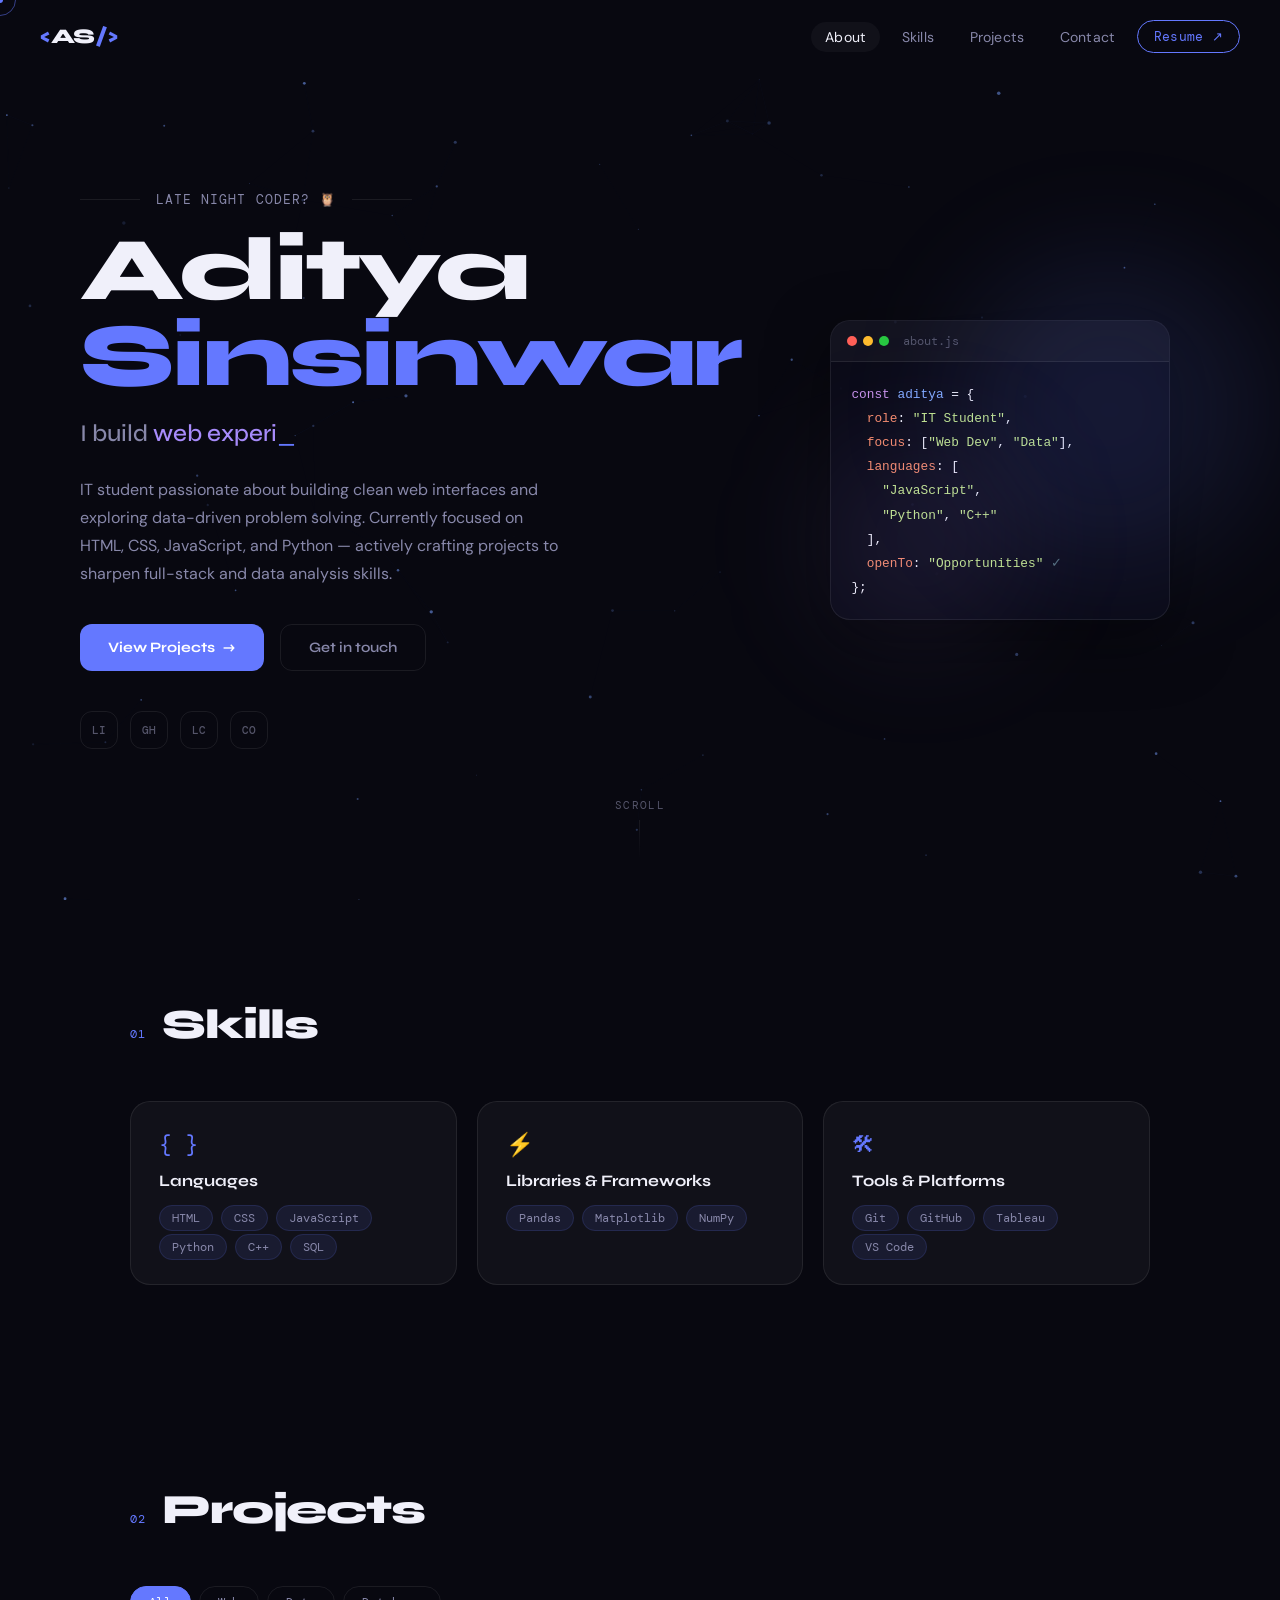
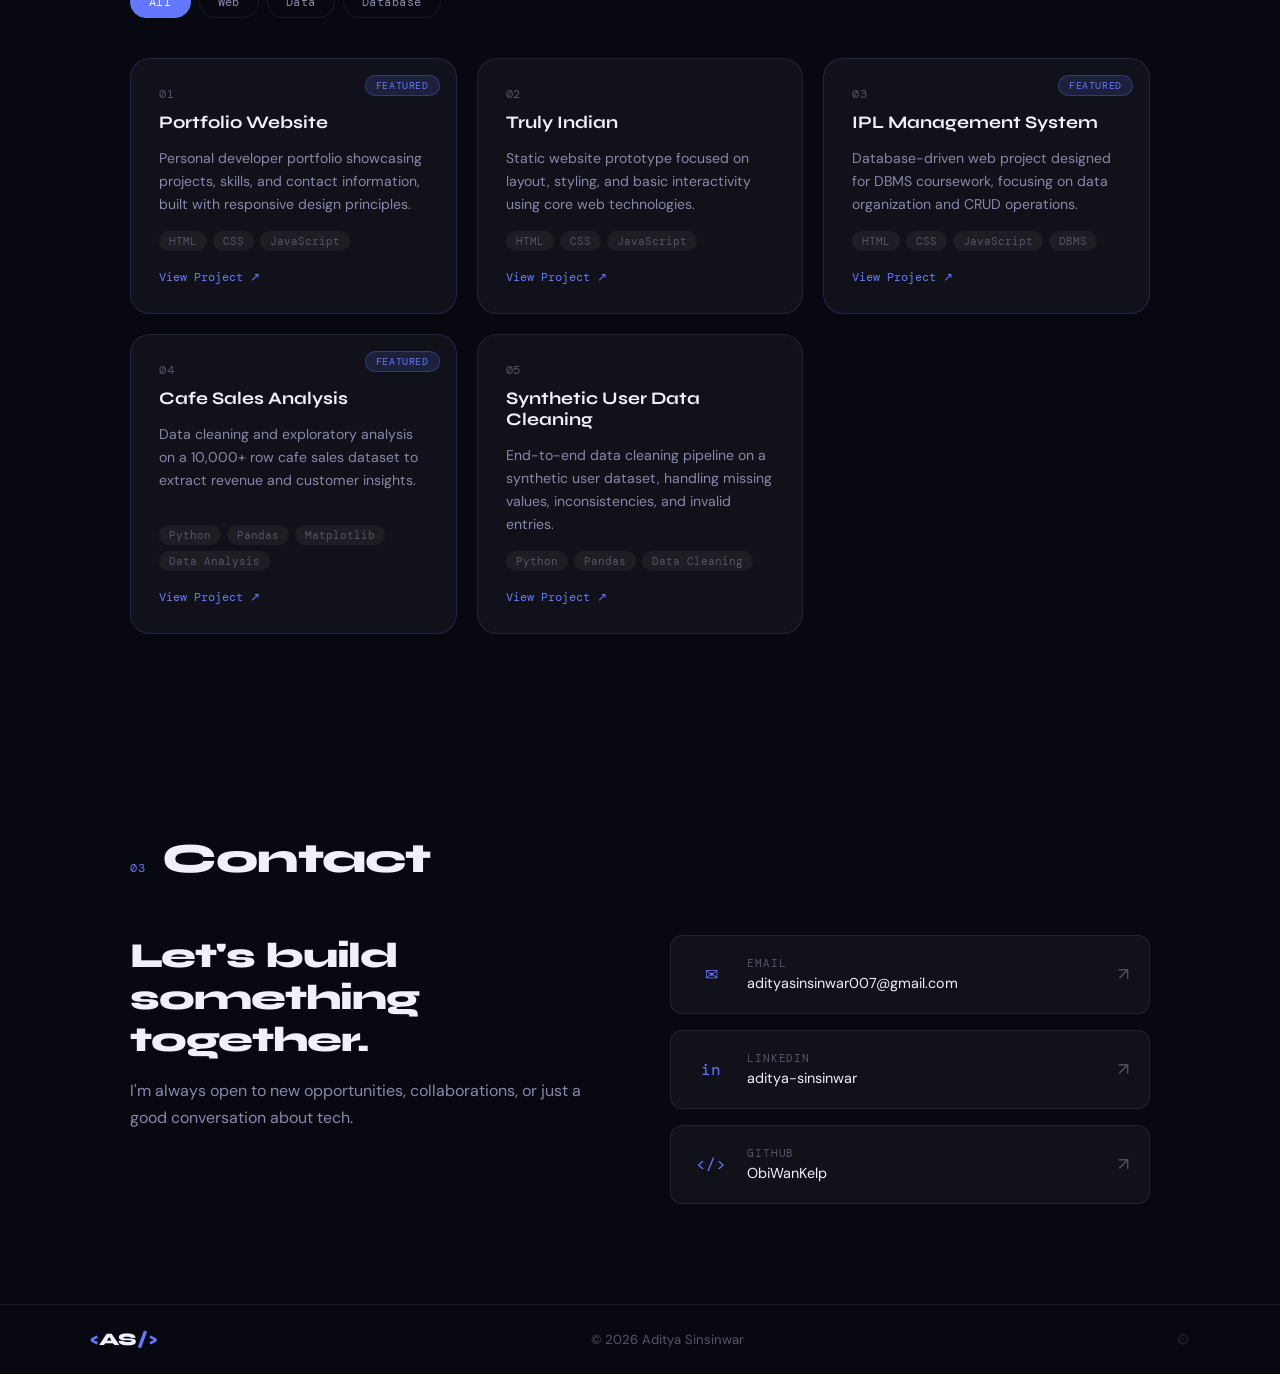
==== commit b2cc6603: "Update footer copyright year to 2026" ====
--- a/index.html
+++ b/index.html
@@ -215,7 +215,7 @@
             >/&gt;</span
           ></span
         >
-        <span class="footer-copy">© 2025 Aditya Sinsinwar</span>
+        <span class="footer-copy">© 2026 Aditya Sinsinwar</span>
         <a href="admin.html" class="footer-admin" title="Admin">⚙</a>
       </div>
     </footer>
